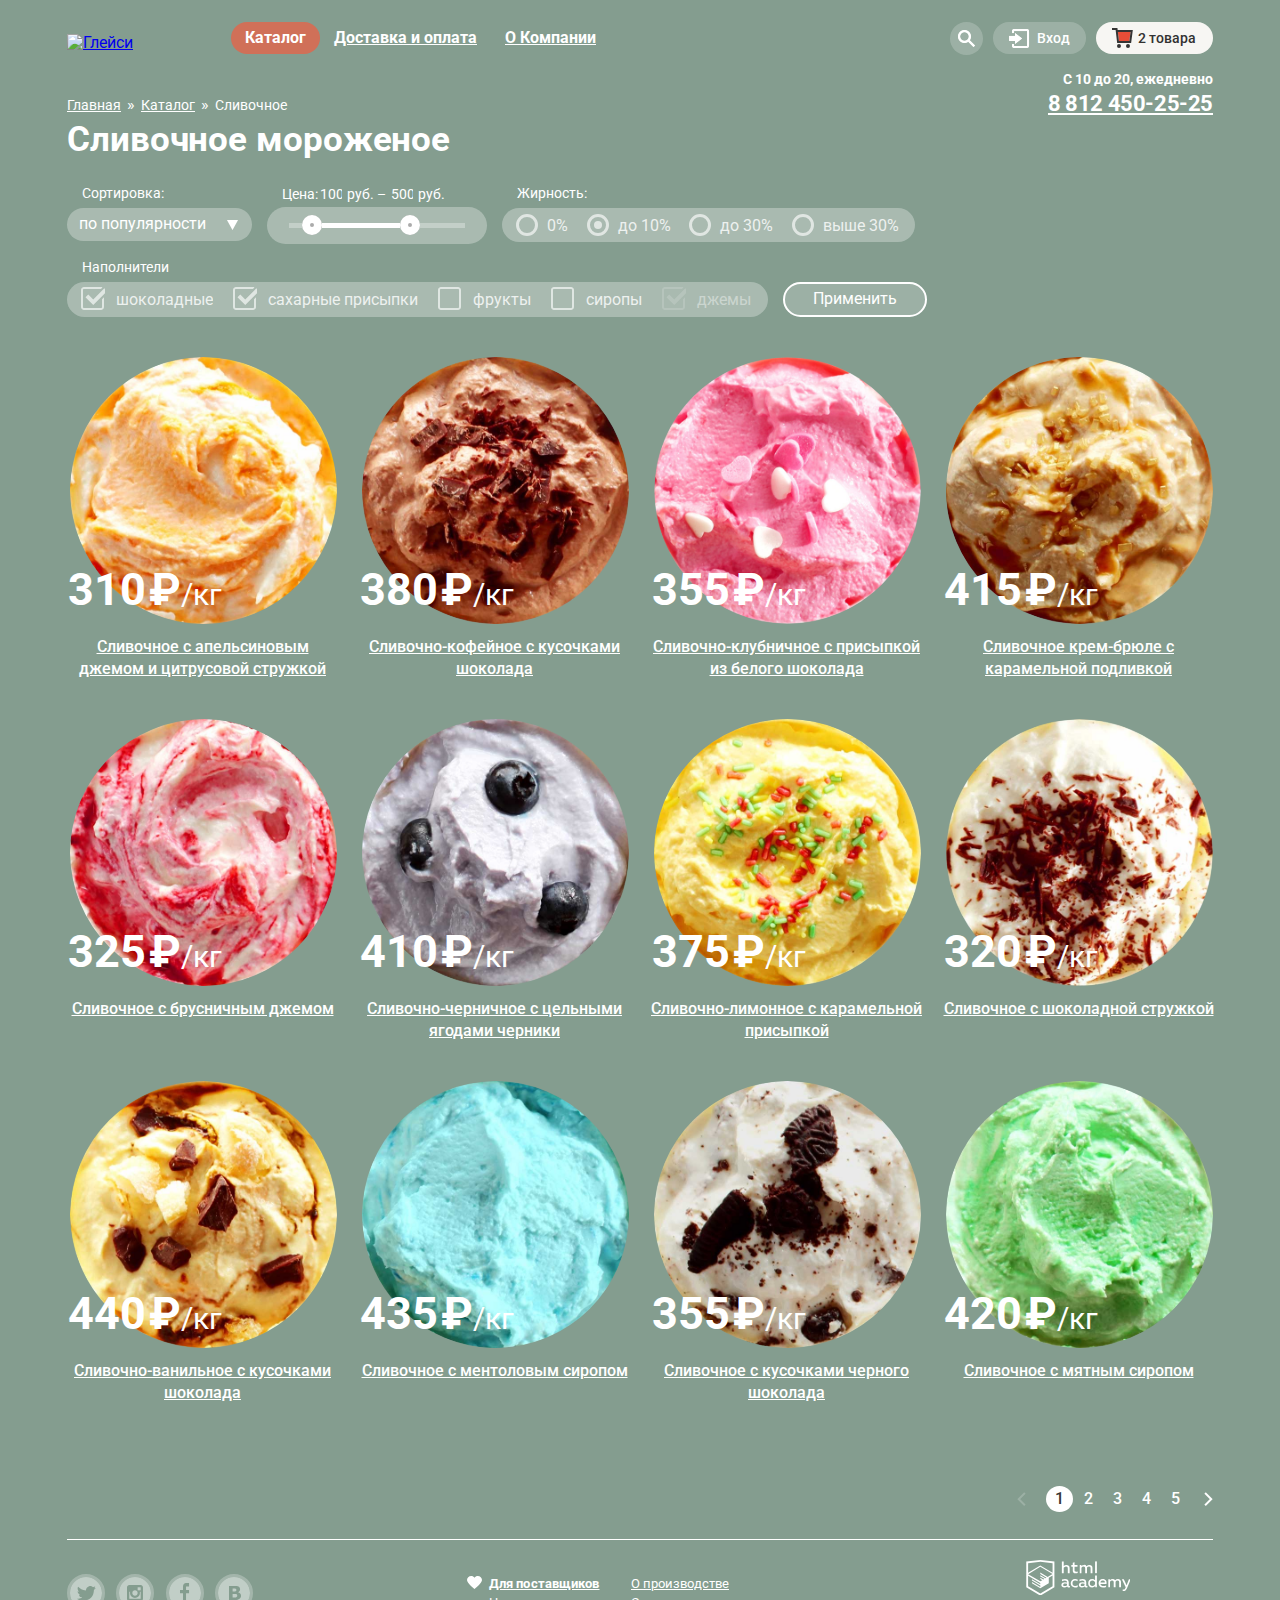
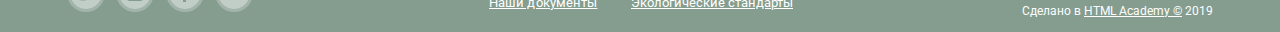
==== catalog.html @ 0f00943b "почистил от комментариев" ====
<!DOCTYPE html>
<html lang="ru">
<head>
  <meta charset="utf-8">
  <title>HTML Academy: Глейси</title>
  <link href="https://fonts.googleapis.com/css?family=Roboto:400,500,700&display=swap&subset=cyrillic" rel="stylesheet">
  <link rel="stylesheet" href="css/normalize.css">
  <link rel="stylesheet" href="css/style.css">
</head>
<body>
<header class="main-header content-center">
  <div class="logo-index">
    <a href="index.html"><img src="img/logo.svg" width="154" height="64" alt="Глейси"></a>
  </div>
  <nav class="main-navigation list-none">
    <ul>
      <li class="upper-level activ-page"><a>Каталог</a>
        <ul class="main-navigation-catalog">
          <li>
            <a href="#" class="a-bold">Новинки</a>
          </li>
          <li class="menu-activ">
            <a>Сливочное</a>
          </li>
          <li>
            <a href="#">Щербеты</a>
          </li>
          <li>
            <a href="#">Фруктовый лёд</a>
          </li>
          <li>
            <a href="#">Мелорин</a>
          </li>
        </ul>
      </li>
      <li class="upper-level"><a href="#">Доставка и оплата</a></li>
      <li class="upper-level"><a href="#">О Компании</a></li>
    </ul>
  </nav>
  <div class="btn-search">
    <button class="btn-search"><span class="visibility-hidden">Поиск</span></button>
    <form action="https://echo.htmlacademy.ru/" name="search-form" method="get">
      <label for="search-field" class="visibility-hidden">Введите запрос для поиска</label>
      <input type="text" name="search-input" id="search-field" autofocus placeholder="Что ищем?">
    </form>
  </div>
  <div class="btn-user-navigation">
    <button class="btn-user-navigation">Вход</button>
    <div class="logon-div">
      <form action="https://echo.htmlacademy.ru/" name="logon-form" method="post">
        <label for="email-field" class="visibility-hidden">Введите логин для входа</label>
        <input type="email" name="email-input" id="email-field" placeholder="Электронная почта">
        <label for="password-field" class="visibility-hidden">Введите пароль для входа</label>
        <input type="password" name="password-input" id="password-field" placeholder="Пароль">
        <button type="submit" name="submit-logon-form" id="submit-logon" class="submit-logon">Войти</button>
        <div class="rem">
          <a href="#">Забыли пароль?</a>
          <a href="#">Новая регистрация</a>
        </div>
      </form>

    </div>
  </div>
  <div class="btn-shopping-basket">
    <button class="btn-shopping-basket filled">2 товара</button>
    <section class="checkout-section">
      <h2 class="visibility-hidden">Оформление заказа</h2>
      <table>
        <tr class="visibility-hidden">
          <th class="cancel-btn">Убрать из корзины</th>
          <th class="midget-img">Миниатюра</th>
          <th class="article-icecream">Название</th>
          <th class="weight">Вес</th>
          <th class="basket-price">Цена за килограмм</th>
          <th class="basket-price">Цена</th>
        </tr>
        <tr>
          <td class="cancel-btn">
            <button type="button" class="cancel-btn"><img src="img/cancel.svg" width="11" height="11" alt="Убрать из корзины"></button>
          </td>
          <td class="midget-img"><a href="#"><img src="img/basket-img-1.png" width="33" height="33" alt="Пломбир с апельсиновым джемом"></a></td>
          <td class="article-icecream"><a href="#">Пломбир с апельсиновым джемом</a></td>
          <td class="weight">1,5</td>
          <td class="basket-price">200</td>
          <td class="basket-price-summ">300</td>
        </tr>
        <tr class="last-row">
          <td class="cancel-btn">
            <button type="button" class="cancel-btn"><img src="img/cancel.svg" width="11" height="11" alt="Убрать из корзины"></button>
          </td>
          <td class="midget-img"><a href="#"><img src="img/basket-img-2.png" width="33" height="33" alt="Клубничный пломбир с присыпкой из белого шоколада"></a>
          </td>
          <td class="article-icecream"><a href="#">Клубничный пломбир с присыпкой из белого шоколада</a>
          </td>
          <td class="weight">1,5</td>
          <td class="basket-price">300</td>
          <td class="basket-price-summ">450</td>
        </tr>
      </table>
      <p class="total-price">Итого: 750 руб.</p>
      <button class="checkout-btn" id="checkout-btn">Оформить заказ</button>
    </section>
  </div>
</header>

<main class="main-catalog content-center">
  <div class="breadcrumbs-contacts">
    <div class="breadcrumbs list-none">
      <ul>
        <li><a href="index.html">Главная</a></li>
        <li><a href="#">Каталог</a></li>
        <li><a>Сливочное</a></li>
      </ul>
    </div>
    <div class="contacts">
      <p class="time">С 10 до 20, ежедневно</p>
      <a href="tel:+78124502525">8 812 450-25-25</a>
    </div>
  </div>
  <h1 class="header-catalog">Сливочное мороженое</h1>
  <div class="filters">
    <form action="https://echo.htmlacademy.ru/" name="filter-form" method="get">
      <div class="filter-up-row">
        <fieldset name="sorting">
          <legend>Сортировка:</legend>
          <div class="filter-background sorting">
            <select class="filter-sorting" id="filter-sorting" name="filter-sorting">
              <option value="popularity">по популярности</option>
              <option value="low-price">сначала недорогие</option>
              <option value="high-price">сначала дорогие</option>
              <option value="fat-content">по жирности</option>
            </select>
            <span></span>
          </div>
        </fieldset>

        <fieldset class="ranges">
          <legend class="price-controls">
            <span class="range-label">Цена:</span>
            <label class="min-price"><input type="text" name="min-price" value="100"></label>
            <span> – </span>
            <label class="max-price"><input type="text" name="max-price" value="500"></label>
          </legend>
          <div class="filter-background">
            <div class="range-control">
              <div class="scale-start"></div>
              <div class="range-toggle-min"></div>
              <div class="range-price"></div>
              <div class="range-toggle-max"></div>
              <div class="scale-end"></div>
            </div>
          </div>
        </fieldset>

        <fieldset class="fat-content">
          <legend>Жирность:</legend>
          <div class="filter-background">
            <ul>
              <li class="filter-option">
                <input class="visibility-hidden radio-fat" type="radio" id="fat-0" name="filters-fat" value="0">
                <label for="fat-0">0%</label>
              </li>
              <li class="filter-option">
                <input class="visibility-hidden radio-fat" type="radio" id="fat-10" name="filters-fat" value="10" checked="">
                <label for="fat-10"> до 10%</label>
              </li>
              <li class="filter-option">
                <input class="visibility-hidden radio-fat" type="radio" id="fat-30" name="filters-fat" value="30">
                <label for="fat-30">до 30%</label>
              </li>
              <li class="filter-option">
                <input class="visibility-hidden radio-fat" type="radio" id="fat-30-more" name="filters-fat" value="30-more">
                <label for="fat-30-more">выше 30%</label>
              </li>
            </ul>
          </div>
        </fieldset>
      </div>
      <div class="filter-down-row">
        <fieldset class="fillers">
          <legend>Наполнители</legend>
          <div class="filter-background">
            <ul>
              <li class="filter-option checklist">
                <input class=" checkbox-filter" type="checkbox" id="filler-chocolate" name="filters-fillers" value="chocolate" checked="">
                <label for="filler-chocolate">шоколадные</label>
              </li>
              <li class="filter-option checklist">
                <input class="checkbox-filter" type="checkbox" id="filler-sugar" name="filters-fillers" value="shugar" checked="">
                <label for="filler-sugar">сахарные присыпки</label>
              </li>
              <li class="filter-option checklist">
                <input class="checkbox-filter" type="checkbox" id="filler-fruit" name="filters-fillers" value="fruit">
                <label for="filler-fruit">фрукты</label>
              </li>
              <li class="filter-option checklist">
                <input class="checkbox-filter" type="checkbox" id="filler-syrup" name="filters-fillers" value="syrup">
                <label for="filler-syrup">сиропы</label>
              </li>
              <li class="filter-option checklist">
                <input class="checkbox-filter" type="checkbox" id="filler-jam" name="filters-fillers" value="jam" checked="" disabled>
                <label for="filler-jam">джемы</label>
              </li>
            </ul>
          </div>
        </fieldset>
        <button class="filters-submit" type="submit">Применить</button>
      </div>
    </form>
  </div>

  <section class="assortment list-none">
    <h2 class="visibility-hidden">Ассортимент</h2>
    <ul>

      <li class="product">
        <div class="product">
          <a href="#" class="img-product">
            <img src="img/catalog-1.jpg" width="267" height="267"
                 alt="Сливочное с апельсиновым джемом и цитрусовой стружкой" class="product">
          </a>
          <div class="price-description">
            <p class="price">310<span class="kg">/кг</span></p>
            <a href="#" class="product">Сливочное с апельсиновым джемом и цитрусовой стружкой</a>
          </div>
          <a class="button quick-view" href="#">Быстрый просмотр</a>
        </div>

      </li>

      <li class="product">
        <div class="product">
          <a href="#" class="img-product">
            <img src="img/catalog-2.jpg" width="267" height="267"
                 alt="Сливочно-кофейное с кусочками шоколада"
                 class="product">
          </a>
          <div class="price-description">
            <p class="price">380<span class="kg">/кг</span></p>
            <a href="#" class="product">Сливочно-кофейное с кусочками шоколада</a>
          </div>
          <a class="button quick-view" href="#">Быстрый просмотр</a>
        </div>

      </li>
      <li class="product">
        <div class="product">
          <a href="#" class="img-product">
            <img src="img/catalog-3.jpg" width="267" height="267"
                 alt="Сливочно-клубничное с присыпкой из белого шоколада"
                 class="product">
          </a>
          <div class="price-description">
            <p class="price">355<span class="kg">/кг</span></p>
            <a href="#" class="product">Сливочно-клубничное с присыпкой из белого шоколада</a>
          </div>
          <a class="button quick-view" href="#">Быстрый просмотр</a>
        </div>

      </li>
      <li class="product">
        <div class="product">
          <a href="#" class="img-product">
            <img src="img/catalog-4.jpg" width="267" height="267"
                 alt="Сливочное крем-брюле с карамельной подливкой"
                 class="product">
          </a>
          <div class="price-description">
            <p class="price">415<span class="kg">/кг</span></p>
            <a href="#" class="product">Сливочное крем-брюле с карамельной подливкой</a>

          </div>
          <a class="button quick-view" href="#">Быстрый просмотр</a>
        </div>

      </li>
      <li class="product">
        <div class="product">
          <a href="#" class="img-product">
            <img src="img/catalog-5.jpg" width="267" height="267"
                 alt="Сливочное с брусничным джемом"
                 class="product">
          </a>
          <div class="price-description">
            <p class="price">325<span class="kg">/кг</span></p>
            <a href="#" class="product">Сливочное с брусничным джемом</a>
          </div>
          <a class="button quick-view" href="#">Быстрый просмотр</a>
        </div>

      </li>
      <li class="product">
        <div class="product">
          <a href="#" class="img-product">
            <img src="img/catalog-6.jpg" width="267" height="267"
                 alt="Сливочно-черничное с цельными ягодами черники"
                 class="product">
          </a>
          <div class="price-description">
            <p class="price">410<span class="kg">/кг</span></p>
            <a href="#" class="product">Сливочно-черничное с цельными ягодами черники</a>
          </div>
          <a class="button quick-view" href="#">Быстрый просмотр</a>
        </div>

      </li>
      <li class="product">
        <div class="product">
          <a href="#" class="img-product">
            <img src="img/catalog-7.jpg" width="267" height="267"
                 alt="Сливочно-лимонное с карамельной присыпкой"
                 class="product">
          </a>
          <div class="price-description">
            <p class="price">375<span class="kg">/кг</span></p>
            <a href="#" class="product">Сливочно-лимонное с карамельной присыпкой</a>

          </div>
          <a class="button quick-view" href="#">Быстрый просмотр</a>
        </div>

      </li>
      <li class="product">
        <div class="product">
          <a href="#" class="img-product">
            <img src="img/catalog-8.jpg" width="267" height="267"
                 alt="Сливочное с шоколадной стружкой"
                 class="product">
          </a>
          <div class="price-description">
            <p class="price">320<span class="kg">/кг</span></p>
            <a href="#" class="product">Сливочное с шоколадной стружкой</a>
          </div>
          <a class="button quick-view" href="#">Быстрый просмотр</a>
        </div>

      </li>
      <li class="product">
        <div class="product">
          <a href="#" class="img-product">
            <img src="img/catalog-9.jpg" width="267" height="267"
                 alt="Сливочно-ванильное с кусочками шоколада"
                 class="product">
          </a>
          <div class="price-description">
            <p class="price">440<span class="kg">/кг</span></p>
            <a href="#" class="product">Сливочно-ванильное с кусочками шоколада</a>

          </div>
          <a class="button quick-view" href="#">Быстрый просмотр</a>
        </div>

      </li>
      <li class="product">
        <div class="product">
          <a href="#" class="img-product">
            <img src="img/catalog-10.jpg" width="267" height="267"
                 alt="Сливочноe с ментоловым сиропом"
                 class="product">
          </a>
          <div class="price-description">
            <p class="price">435<span class="kg">/кг</span></p>
            <a href="#" class="product">Сливочноe с ментоловым сиропом</a>
          </div>
          <a class="button quick-view" href="#">Быстрый просмотр</a>
        </div>

      </li>
      <li class="product">
        <div class="product">
          <a href="#" class="img-product">
            <img src="img/catalog-11.jpg" width="267" height="267"
                 alt="Сливочное с кусочками черного шоколада"
                 class="product">
          </a>
          <div class="price-description">
            <p class="price">355<span class="kg">/кг</span></p>
            <a href="#" class="product">Сливочное с кусочками черного шоколада</a>
          </div>
          <a class="button quick-view" href="#">Быстрый просмотр</a>
        </div>

      </li>
      <li class="product">
        <div class="product">
          <a href="#" class="img-product">
            <img src="img/catalog-12.jpg" width="267" height="267"
                 alt="Сливочное с мятным сиропом"
                 class="product">
          </a>
          <div class="price-description">
            <p class="price">420<span class="kg">/кг</span></p>
            <a href="#" class="product">Сливочное с мятным сиропом</a>
          </div>
          <a class="button quick-view" href="#">Быстрый просмотр</a>
        </div>

      </li>
    </ul>

  </section>
  <section class="feedback visibility-hidden">
    <h2 class="visibility-hidden">Задайте свой вопрос</h2>
    <p>Мы обязательно Вам ответим!</p>
    <form action="https://echo.htmlacademy.ru/" name="feedback-form" method="post">
      <label for="feedback-name-field" class="visibility-hidden">Введите Ваше имя</label>
      <input type="text" name="feedback-name" id="feedback-name-field" placeholder="Как Вас зовут?">
      <label for="feedback-email-field" class="visibility-hidden">Введите почту для обратной связи</label>
      <input type="email" name="feedback-email" id="feedback-email-field" placeholder="Ваша почта для ответа?">
      <label for="feedback-question-field" class="visibility-hidden">Введите вопрос</label>
      <textarea name="feedback-question" id="feedback-question-field" cols="50" rows="7"
                placeholder="Напишите что-нибудь..."></textarea>
      <button type="submit" name="submit-feedback-form" id="submit-feedback" class="submit-feedback">Отправить</button>
    </form>
  </section>

  <nav class="paginator  list-none">
    <ul class="pagination">
      <li><a class="previos-page"><span class="visibility-hidden">Предыдущая страница</span></a></li>
      <li><a class="active">1</a></li>
      <li><a href="#">2</a></li>
      <li><a href="#">3</a></li>
      <li><a href="#">4</a></li>
      <li><a href="#">5</a></li>
      <li><a href="#" class="next-page"><span class="visibility-hidden">Следующая страница</span></a></li>
    </ul>
  </nav>
</main>

<footer class="main-footer content-center">
  <section class="footer-social list-none">
    <h2 class="visibility-hidden">Мы в социальных сетях</h2>
    <ul class="social-buttons">
      <li class="btn-twitter"><a href="https://twitter.com/#" target="_blank"><span class="visibility-hidden">twitter</span></a></li>
      <li class="btn-instagram"><a href="https://www.instagram.com/#" target="_blank"><span class="visibility-hidden">instagram</span></a></li>
      <li class="btn-facebook"><a href="https://www.facebook.com/#" target="_blank"><span class="visibility-hidden">facebook</span></a></li>
      <li class="btn-vk"><a href="https://vk.com/#" target="_blank"><span class="visibility-hidden">В контакте</span></a></li>
    </ul>
  </section>
  <section class="footer-info list-none">
    <h2 class="visibility-hidden">Информация и документы</h2>
    <ul class="footer-info">
      <li><a href="#" class="a-bold">Для поставщиков</a></li>
      <li><a href="#">О производстве</a></li>
      <li><a href="#">Наши документы</a></li>
      <li><a href="#">Экологические стандарты</a></li>
    </ul>
  </section>
  <section class="footer-copyrigh">
    <h2 class="visibility-hidden">Копирайт академии</h2>
    <a href="https://htmlacademy.ru/intensive/htmlcss" target="_blank"><img src="img/logo-htmlacademy-small.svg" width="108" height="39" alt="HTML Academy"></a>
    <p>Сделано в <a class="footer-href" href="https://htmlacademy.ru/intensive/htmlcss" target="_blank">HTML Academy ©</a> 2019</p>
  </section>
</footer>


</body>
</html>
---- css/style.css ----
html {
  box-sizing: border-box;
}

*, *::before, *::after {
  box-sizing: inherit;
}

body {
  width: 1250px;
  margin: 0;

  background-color: #849d8f;

  font-family: "Roboto", "Arial", sans-serif;
}

img {
  max-width: 100%;
}

.visibility-hidden {
  position: absolute;
  top: 550px;

  clip: rect(0 0 0 0);

  width: 1px;
  height: 1px;
  margin: -1px;
}


.weight::after {
  content: " кг х";
}

.basket-price::after, .basket-price-summ::after {
  content: " Руб.";
}

span.kg::before {
  margin-left: 3px;

  content: "₽";

  font-size: 45px;
  font-weight: bold;
}

.main-footer a, .contacts a, .breadcrumbs a {
  color: #ffffff;
}

.main-footer a:hover, .contacts a:hover, .breadcrumbs a:hover {
  color: #ffbc9e;
}

.main-footer a:active, .main-header a:active, .breadcrumbs a:active {
  color: #ffbc9e;
}

.list-none ul {
  list-style-type: none;
}

.main-navigation a {
  color: #ffffff;

  font-size: 16px;
  font-weight: bold;
  line-height: 18px;
}

.main-navigation-catalog a {
  text-decoration: none;

  color: #323232;

  font-size: 14px;
  font-weight: normal;
  line-height: 16px;
}

.footer-info .a-bold {
  font-weight: bold;
}

.main-navigation-catalog li:hover {
  background-color: #fbded7;
}

.main-navigation-catalog li:active {
  color: #323232;
  background-color: #f6b5a5;
}

.main-navigation-catalog a:active {
  color: #323232;
}

.main-navigation-catalog .menu-activ {
  background-color: #d07058;
}

.menu-activ a {
  cursor: pointer;

  color: #ffffff;
}

.upper-level > a {
  padding-top: 6px;
  padding-right: 14px;
  padding-bottom: 7px;
  padding-left: 14px;

  border-radius: 16px;
}

.upper-level:hover > a, .nav-up-anchor:focus {
  cursor: pointer;
  text-decoration: none;

  color: #323232;
  background-color: rgb(247, 246, 243);
}

.upper-level > a:active {
  cursor: pointer;
  text-decoration: none;

  color: #323232;
  background-color: rgb(247, 246, 243);
  box-shadow: inset 0px 2px 1px 0px rgba(105, 105, 105, 1);
}


.btn-user-navigation, .btn-shopping-basket {
  color: #ffffff;

  font-size: 14px;
  font-weight: 500;
  line-height: 16px;
}

.btn-shopping-basket .filled {
  position: relative;

  color: #323232;
}

.logon-div a {
  color: #323232;
}

.contacts {
  color: #ffffff;

  font-size: 14px;
  font-weight: bold;
  line-height: 16px;
}

.contacts a {
  letter-spacing: -0.4px;

  font-size: 22px;
  line-height: 24px;
}

section.features {
  margin-top: -63px;

  border-radius: 16px;
  background-image: url("../img/background-features.jpg");
}

.features h2 {
  color: #323232;

  font-size: 24px;
  font-weight: 500;
  line-height: 30px;
}

.features li {
  letter-spacing: 0.1px;
  word-spacing: 0px;

  color: #323232;

  font-size: 16px;
  font-weight: normal;
  line-height: 22px;
}

article.news-blog {
  width: 560px;
  min-height: 220px;
  margin-bottom: 20px;

  border-radius: 16px;
  background-image: url("../img/background-strawberry.jpg");
  background-size: cover;
}

.news-blog h2 {
  margin-top: 23px;
  margin-bottom: 5px;
  margin-left: 20px;
  padding-right: 230px;

  color: #323232;

  font-size: 16px;
  font-weight: 500;
  line-height: 22px;
}

.news-blog a {
  display: block;

  max-width: 310px;
  padding-left: 20px;

  color: #323232;

  font-size: 24px;
  font-weight: bold;
  line-height: 30px;
}

section.subscription {
  position: relative;

  width: 560px;
  min-height: 220px;
  margin-bottom: 20px;

  border-radius: 16px;
  background-image: url("../img/mail-background.png");
  background-size: cover;
}

div.mail-content {
  position: relative;
  top: 0;
  right: 0;
  bottom: 0;
  left: 0;

  width: 549px;
  min-height: 211px;
  margin: 5px auto;

  border-radius: 16px;
  background-color: #f8f7f4;
}

.mail-content p {
  margin-top: 30px;
  margin-left: 21px;
  padding-right: 10px;

  letter-spacing: 0.05px;
}

.subscription p {
  margin-top: 0px;
  padding-top: 30px;

  color: #5a5a5a;

  font-size: 16px;
  font-weight: normal;
  line-height: 22px;
}

.subscription input {
  color: #999999;

  font-size: 16px;
  font-weight: normal;
  line-height: 24px;
}

.subscription button {
  color: #fefefe;
  border: none;

  font-size: 18px;
  font-weight: bold;
  line-height: 24px;
}

.footer-info a {
  color: #ffffff;

  font-size: 13px;
  font-weight: normal;
  line-height: 18px;
}


.footer-copyrigh, .footer-copyrigh a {
  color: #fefefe;

  font-size: 12px;
  font-weight: normal;
  line-height: 18px;
}

.breadcrumbs a {
  font-size: 14px;
  font-weight: normal;
  line-height: 16px;
}

.breadcrumbs li:last-of-type a {
  color: #ffffff;
}

.header-catalog {
  color: #ffffff;

  font-size: 35px;
  font-weight: bold;
  line-height: 41px;
}

.price {
  color: #ffffff;

  font-size: 45px;
  font-weight: bold;
  line-height: 45px;
}

.price .kg {
  font-size: 30px;
  font-weight: normal;
}

a.product {
  color: #ffffff;

  font-size: 16px;
  font-weight: 500;
  line-height: 22px;
}

.assortment img {
  width: 267px;
  height: 267px;

  border-radius: 50%;
}

button.btn-search {
  width: 33px;
  height: 33px;

  border: none;
  border-radius: 50%;
  background-color: rgba(255, 255, 255, 0.2);
  background-image: url("../img/search-icon.png");
  background-repeat: no-repeat;
  background-position: 50% 50%;
  background-size: auto auto;
}

.btn-search:hover button {
  cursor: pointer;

  border: none;
  background-color: #f8f7f4;
  background-image: url("../img/search-icon-hover.png");
}

.btn-search:hover form {
  display: block;
}

button.btn-user-navigation {
  width: 93px;
  height: 32px;
  padding-right: 16px;

  text-align: right;

  border: none;
  border-radius: 16px;
  background-color: rgba(255, 255, 255, 0.2);
  background-image: url("../img/login-icon.png");
  background-repeat: no-repeat;
  background-position: 16px 50%;
  background-size: auto auto;
}

.btn-user-navigation:hover .btn-user-navigation {
  cursor: pointer;

  color: #323232;
  border: none;
  background-color: #f8f7f4;
  background-image: url("../img/login-icon-hover.png");
}

button.btn-shopping-basket {
  width: 100px;
  height: 33px;
  padding-right: 17px;

  text-align: right;

  border: none;
  border-radius: 16px;
  background-color: rgba(255, 255, 255, 0.2);
  background-image: url("../img/empty-basket-icon.svg");
  background-repeat: no-repeat;
  background-position: 16px 50%;
  background-size: auto auto;
}

button.btn-shopping-basket.filled {
  width: 117px;
  height: 32px;
  padding-right: 17px;

  text-align: right;

  border: none;
  border-radius: 16px;
  background-color: rgba(248, 247, 244, 0.99);
  background-image: url("../img/filled-basket-icon.svg");
  background-repeat: no-repeat;
  background-position: 16px 50%;
  background-size: auto auto;
}

.breadcrumbs ul {
  margin: 15px 0px 0px 0px;
  padding: 0px;
}

.breadcrumbs li {
  display: inline;

  margin-left: 0px;
}

.breadcrumbs li:not(:last-of-type)::after {
  padding-right: 2px;
  padding-left: 6px;

  content: "»";

  color: #ffffff;
}

body {
  width: auto;
}

.content-center {
  width: 1200px;
  margin: 0 auto;
  padding: 0px 27px;

}

.main-header {
  position: relative;
  z-index: 35;

  display: flex;

  margin-bottom: 5px;



  justify-content: flex-start;
  align-items: center;
}

.logo-index {
  min-width: 154px;
  margin-top: 9px;
  margin-right: 10px;
}

.main-navigation ul {
  position: relative;

  display: flex;

  padding: 0;

  flex-wrap: wrap;
}

.main-navigation {
  margin-right: auto;
}

.btn-shopping-basket {
  margin-right: 0px;
  margin-left: 5px;
}

.btn-user-navigation {
  margin-left: 5px;
}

.sliders-offers {
  position: relative;

  min-height: 807px;
  margin-bottom: 69px;
}

.fon-gradient {
  position: absolute;
  z-index: 0;
  top: -82px;
  left: 0px;

  width: 100%;
  height: 100%;

  background: radial-gradient(circle closest-corner at 50% 31%, rgba(255, 255, 255, 0.8) 0%, rgba(255, 255, 255, 0.1) 60%, rgba(255, 255, 255, 0.0) 75%);
}

.features {
  min-height: 201px;
  margin-bottom: 40px;
}

.features h2 {
  padding-top: 25px;
  padding-left: 19px;

}

ul.features {
  display: flex;


  flex-wrap: wrap;
}

.features li:nth-child(odd) {
  margin-right: 48px;
}

.features li {
  position: relative;

  max-width: 483px;
  margin-right: auto;
  margin-bottom: 24px;
  margin-left: 36px;
}

.features li::before {
  position: absolute;
  top: -12px;
  left: -56px;
}

.features li:nth-child(even)::before {
  position: absolute;
  top: -12px;
  left: -58px;
}

li.production::before {
  content: url("../img/ice-cream.svg");
}

li.ingredients::before {
  content: url("../img/cow.svg");
}

li.manufacturing::before {
  content: url("../img/leaf.svg");
}

li.delivery::before {
  content: url("../img/thermometer.svg");
}

.news-subscription {
  display: flex;

  margin-bottom: 40px;


  flex-wrap: wrap;
  align-content: center;
  justify-content: space-between;
}

.map-space {
  position: relative;

  width: 100%;
  height: 430px;
  margin-top: -20px;
}

.adress-wrap {
  position: absolute;
  top: 0px;
  left: 18.3%;

  background-color: #fff;
}

.main-footer {
  display: flex;

  margin-top: 18px;



  justify-content: space-between;
}

ul.footer-info {
  position: relative;

  display: flex;

  max-width: 315px;
  padding-left: 0px;



  flex-wrap: wrap;

}

.footer-info li:nth-child(odd) {
  width: 151px;
  padding-left: 9px;

  letter-spacing: 0.1px;
}

.footer-info li:first-child::before {
  position: absolute;
  top: 1px;
  left: -13px;

  content: url("../img/heart-icon.svg");
}

ul.social-buttons {
  display: flex;

  min-width: 186px;
  padding-left: 0px;



  justify-content: space-between;
}

.breadcrumbs-contacts {
  position: relative;
  z-index: 1;

  display: flex;

  width: auto;
  margin-bottom: 0px;
  padding-bottom: 0px;



  justify-content: flex-start;
}

.breadcrumbs {
  margin-left: 0px;
}

.contacts {
  margin-right: 0px;
  margin-left: auto;
  padding-bottom: 0px;

  text-align: right;
}

.contacts p {
  margin: -10px 0px;
  padding-top: 0px;
  padding-bottom: 15px;
}

.contacts a {
  margin: 0px;
  padding: 0px;
}

.assortment ul {
  display: flex;

  margin: 0px;
  padding: 0px;



  flex-wrap: wrap;
}

li.product {
  position: relative;

  width: 292px;
  margin-top: -48px;

  border-radius: 5px;

}

.filters {
  min-height: 135px;
  margin-bottom: 83px;


}

h1.header-catalog {
  margin: 3px 0px 0px 0px;
  padding: 0px;

  letter-spacing: -0.1px;
}


ul.main-navigation-catalog {
  position: absolute;
  top: -444px;
  left: -7px;

  display: block;

  margin: 0px 0px 0px 0px;
  padding: 8px 0px 0px 0px;

  border-radius: 4px;
  background-color: #f8f7f4;
  box-shadow: 0px 20px 20px 0px rgba(0, 0, 0, 0.4);
}

.main-navigation-catalog li {
  padding: 8px 22px 5px 20px;

}

.main-navigation-catalog li:first-of-type {
  padding-top: 0px;
  padding-bottom: 11px;

  border-bottom: 1px solid gray;
}

.main-navigation-catalog li:last-of-type {
  margin-bottom: 7px;
}

.upper-level:hover ul.main-navigation-catalog, .nav-up-anchor:focus + .main-navigation-catalog {
  top: 44px;

  display: block;
}

.main-navigation-catalog:focus-within {
  top: 44px;
}

div.btn-search, div.btn-user-navigation {
  position: relative;
}

.btn-search form {
  position: absolute;
  top: 50px;
  right: 0px;

  display: none;

  min-width: 341px;
  min-height: 84px;

  text-align: center;

  border-radius: 6px;
  background-color: #f8f7f4;
  box-shadow: 0px 20px 20px 0px rgba(0, 0, 0, 0.4);
}

.btn-search input {
  display: inline-block;

  min-width: 310px;
  height: 42px;
  margin-top: 21px;
  padding-left: 13px;

  color: #999999;
  border: 1px solid #d3d3d2;
  border-radius: 3px;

  font-size: 14px;
  font-weight: normal;
  line-height: 24px;
}

.btn-user-navigation form {
  position: absolute;
  top: 50px;
  right: 0px;

  display: none;

  min-width: 277px;
  min-height: 214px;

  text-align: center;
  vertical-align: center;

  border-radius: 6px;
  background-color: #f8f7f4;
  box-shadow: 0px 20px 20px 0px rgba(0, 0, 0, 0.4);
}

.btn-user-navigation:hover form {
  display: block;
}

.btn-user-navigation input {
  display: inline-block;

  min-width: 240px;
  height: 42px;
  margin-top: 21px;
  margin-bottom: 1px;
  margin-left: 5px;
  padding-left: 13px;

  color: #999999;
  border: 1px solid #d3d3d2;
  border-radius: 3px;

  font-size: 14px;
  font-weight: normal;
  line-height: 24px;
}

.btn-user-navigation #submit-logon {
  float: left;

  margin: 20px 20px 0px 20px;
  padding: 11px 25px;

  color: #fefefe;
  border: none;
  border-radius: 25px/30px;
  background-color: #ec593c;

  font-size: 18px;
  font-weight: bold;
  line-height: 24px;
}

.rem {
  margin-top: 22px;

  text-align: left;
}

.rem a {
  display: block;

  padding: 0px 0px 5px 0px;

  font-size: 13px;
  font-weight: normal;
  line-height: 16px;
}


.feedback {
  position: fixed;
  z-index: 99;
  top: 50%;
  left: 50%;

  display: none;

  min-width: 477px;
  max-width: 477px;
  min-height: 442px;
  max-height: 442px;
  margin-top: -239px;
  margin-left: -237px;

  text-align: left;

  border-radius: 8px;
  background-color: #f8f7f4;

  animation-delay: 0.2s;
  animation: show-block 1s 1;
  animation-fill-mode: forwards;

}


@keyframes show-block {
  0% {
    opacity: 0;
    animation-timing-function: ease-in;
  }
  100% {
    opacity: 1;
  }
}

.feedback p {
  margin-top: 15px;
  margin-bottom: 20px;
  margin-left: 23px;

  font-size: 24px;
  font-weight: 500;
  line-height: 28px;
}

.feedback input {
  display: inline-block;

  min-width: 267px;
  height: 44px;
  margin-bottom: 20px;
  margin-left: 24px;
  padding-left: 13px;

  color: #999999;
  border: 1px solid #d3d3d2;
  border-radius: 3px;

  font-size: 16px;
  font-weight: normal;
  line-height: 24px;
}

.feedback textarea {
  max-width: 428px;
  margin-left: 24px;
  padding: 10px 13px 16px 13px;

  border: 1px solid #d3d3d2;
  border-radius: 3px;

}

.feedback button {
  float: right;

  margin: 25px 23px 0px 20px;
  padding: 10px 25px;

  color: #fefefe;
  border: none;
  border-radius: 25px/30px;
  background-color: #ec593c;

  font-size: 18px;
  font-weight: bold;
  line-height: 24px;
}

.mail-content input {
  display: inline-block;

  min-width: 368px;
  height: 44px;
  margin-top: 20px;
  margin-bottom: 20px;
  margin-left: 21px;
  padding-left: 13px;

  color: #999999;
  border: 1px solid #d3d3d2;
  border-radius: 3px;

  font-size: 16px;
  font-weight: normal;
  line-height: 24px;
}

.mail-content button {
  margin: 20px 0px 0px 7px;
  padding: 10px 20px;

  color: #fefefe;
  border: none;
  border-radius: 25px/30px;
  background-color: #ec593c;

  font-size: 18px;
  font-weight: bold;
  line-height: 24px;
}

.social-buttons li {
  opacity: 0.5;
  border: rgba(255, 255, 255, 0.5) solid 3px;
  border-radius: 50%;
}

.social-buttons li:hover {
  opacity: 1;
}

.social-buttons li:active {
  opacity: 0.5;
}

.btn-twitter a {
  display: block;

  width: 32px;
  height: 32px;

  background-image: url("../img/twitter-icon.svg");
}

.btn-instagram a {
  display: block;

  width: 32px;
  height: 32px;

  background-image: url("../img/instagram.svg");
}

.btn-facebook a {
  display: block;

  width: 32px;
  height: 32px;

  background-image: url("../img/facebook-icon.svg");
}

.btn-vk a {
  display: block;

  width: 32px;
  height: 32px;

  background-image: url("../img/vk-icon.svg");
}

.footer-copyrigh img {
  padding: 2px 0px;
}

.footer-copyrigh p {
  margin-top: 0px;
}

.price-description {
  position: relative;
  z-index: 215;

  margin-top: -106px;
  margin-left: -2px;
  padding-bottom: 75px;

}

p.price {
  width: 155px;
  margin-bottom: 19px;
  margin-left: 9px;
}

.price-description a {
  display: block;

  padding: 0px 7px;

  text-align: center;
}

div.product {
  min-height: 405px;
  margin-top: 5px;
  padding-left: 5px;

  text-align: center;
}

section.assortment {
  width: 1200px;
  margin-left: -12px;
}

div.assortment {
  width: 1200px;
  margin-left: -12px;
}

.paginator {
  height: 54px;

  border-bottom: 1px solid #ffffff;
}

.activ-page > a {
  padding-top: 6px;
  padding-right: 14px;
  padding-bottom: 7px;
  padding-left: 14px;

  border-radius: 16px;
  background-color: #d07058;

}

.checkout-section {
  position: absolute;
  top: 59px;
  right: 27px;

  display: none;

  width: 540px;
  margin: 0px 0px 0px 0px;
  padding: 0px 0px 0px 0px;

  border-radius: 4px;
  background-color: #f8f7f4;
  box-shadow: 0px 20px 20px 0px rgba(0, 0, 0, 0.4);
}

.checkout-section a {
  text-decoration: none;

  color: #323232;
}

.btn-shopping-basket:hover .checkout-section {
  display: block;
}

.main-navigation-catalog li {
  padding: 8px 22px 5px 20px;

}

button.checkout-btn {
  float: right;

  margin: -2px 15px 21px 20px;
  padding: 10px 15px;

  color: #fefefe;
  border: none;
  border-radius: 25px/30px;

  font-size: 18px;
  font-weight: bold;
  line-height: 24px;

}


button.cancel-btn {
  padding-left: 0px;

  border: none;
  background-color: transparent;
}

.checkout-section table {
  margin-top: 17px;
  margin-left: 15px;

  border-collapse: collapse;

  color: #323232;

  font-size: 13px;
  font-weight: normal;
  line-height: 16px;
}


.checkout-section td {
  padding-bottom: 20px;
}

.last-row td {
  padding-bottom: 18px;

  border-bottom: 1px solid black;

}

td.cancel-btn {
  width: 25px;
}

td.midget-img {
  width: 45px;
}

td.article-icecream {
  width: 225px;
}

td.weight {
  width: 70px;
  padding-left: 25px;
}

td.basket-price {
  width: 70px;

  color: #999999;
}

td.basket-price-summ {
  width: 76px;
  padding-left: 9px;
}

p.total-price {
  padding-right: 13px;

  text-align: right;

  color: #323232;

  font-size: 15px;
  font-weight: bold;
  line-height: 18px;
}

.submit-logon, .submit-feedback, .submit-subscription-field, .checkout-btn, .feedback-btn {
  background: linear-gradient(90deg, rgb(231, 74, 53) 0%, rgb(242, 104, 67) 100%);
  box-shadow: 0px 2px 2px 0px rgba(172, 16, 0, 0.64);
  text-shadow: 0px 2px 5px rgba(160, 32, 11, 0.76);
}

.submit-logon:hover, .submit-feedback:hover, .submit-subscription-field:hover, .checkout-btn:hover, .feedback-btn:hover {
  background: linear-gradient(90deg, rgba(255, 255, 255, 0.2) 0%, rgba(255, 255, 255, 0.2) 100%),
  linear-gradient(90deg, rgb(231, 74, 53) 0%, rgb(242, 104, 67) 100%);
  box-shadow: 0px 2px 2px 0px rgba(172, 16, 0, 1);
  text-shadow: 0px 2px 5px rgba(160, 32, 11, 0.76);
}

.submit-logon:active, .submit-feedback:active, .submit-subscription-field:active, .checkout-btn:active, .feedback-btn:active {
  background: linear-gradient(90deg, rgba(0, 0, 0, 0.07) 0%, rgba(0, 0, 0, 0.07) 100%),
  linear-gradient(90deg, rgb(242, 104, 67) 0%, rgb(231, 74, 53) 100%);
  box-shadow: inset 0px 2px 2px 0px rgba(148, 39, 24, 1);
  text-shadow: 0px 2px 5px rgba(160, 32, 11, 0.76);
}

.pagination {
  display: flex;
  float: right;

  margin-top: 0px;



  align-content: flex-start;
}

.pagination a {
  display: block;

  width: 27px;
  height: 26px;
  margin-left: 2px;
  padding-top: 4px;

  text-align: center;
  text-decoration: none;

  color: #fff;
  border-radius: 50%;

  font-size: 16px;
  font-weight: 500;
  line-height: 18px;
}

.pagination a {
  color: #fff;
  background-color: transparent;
}

.pagination a:hover:not(.active):not(.next-page):not(.previos-page):not(:active) {
  background-color: rgba(255, 255, 255, 0.2);
}

.pagination .active, .pagination a:active {
  color: #353535;
  background-color: #fff;
}

a.next-page {
  width: 22px;

  background-image: url("../img/arrow-page-next.png");
  background-repeat: no-repeat;
  background-position: right;
}

.previos-page {
  background-image: url("../img/arrow-page-previos.png");
  background-repeat: no-repeat;
  background-position: left;
}

div.address {
  position: absolute;
  top: 62px;
  right: 27px;

  width: 302px;
  min-height: 305px;
  padding-top: 15px;
  padding-left: 25px;

  text-align: left;

  border-radius: 15px;
  background-color: rgba(255, 255, 255, 0.98);

}

.address p {
  margin-bottom: 1px;
  padding-right: 100px;

  font-size: 14px;
  font-weight: normal;
  line-height: 20px;
}

.address address {
  margin-bottom: 18px;
  padding-right: 25px;

  color: #323232;

  font-size: 18px;
  font-weight: bold;
  font-style: normal;
  line-height: 24px;
}

.address a {
  display: block;

  margin-top: 5px;

  text-decoration: none;
  letter-spacing: 0.5px;

  color: #323232;

  font-size: 18px;
  font-weight: 500;
  line-height: 22px;
}

.address p:last-of-type {
  margin-top: 3px;
  margin-bottom: 24px;
}

.address button {
  margin-bottom: 31px;
  padding: 10px 29px;


  color: #fefefe;
  border: none;
  border-radius: 25px/30px;

  font-size: 18px;
  font-weight: bold;
  line-height: 24px;
}

.slider-imgs {
  position: relative;

  width: 100%;
}

.slider-block-1 .slider-img-1 {
  position: absolute;
  z-index: 1;
  top: -34px;
  left: 150px;

  width: 50%;
  height: 584px;

  background: url("../img/slider-1-1.png") center no-repeat;
}

.slider-block-1 .slider-img-2 {
  position: absolute;
  z-index: 0;
  top: 9px;
  right: 129px;

  width: 50%;
  height: 519px;

  background: url("../img/slider-1-2.png") center no-repeat;
}

.slider-block-2 .slider-img-1 {
  position: absolute;
  z-index: 1;
  top: -34px;
  left: 150px;

  width: 50%;
  height: 584px;

  background: url("../img/slider-2-1.png") center no-repeat;
}

.slider-block-2 .slider-img-2 {
  position: absolute;
  z-index: 0;
  top: 9px;
  right: 129px;

  width: 50%;
  height: 519px;

  background: url("../img/slider-2-2.png") center no-repeat;
}

.slider-block-3 .slider-img-1 {
  position: absolute;
  z-index: 1;
  top: -34px;
  left: 150px;

  width: 50%;
  height: 584px;

  background: url("../img/slider-3-1.png") center no-repeat;
}

.slider-block-3 .slider-img-2 {
  position: absolute;
  z-index: 0;
  top: 9px;
  right: 129px;

  width: 50%;
  height: 519px;

  background: url("../img/slider-3-2.png") center no-repeat;
}

.slider-order {
  position: absolute;
  z-index: 5;
  top: 310px;
  left: 50%;

  width: 700px;
  margin-left: -350px;

  text-align: center;
}

.slide-title {
  margin: 0 auto;
  margin-bottom: 30px;

  color: #ffffff;

  font-size: 60px;
  font-weight: 800;
  line-height: 60px;
}

.button {
  display: inline-block;

  padding: 12px 44px;

  cursor: pointer;
  text-align: center;
  vertical-align: top;
  text-decoration: none;

  color: #ffffff;
  border: none;
  border-radius: 50px;
  background: #f26843;
  background: linear-gradient(to bottom, #f26843 0%, #e74a35 100%);
  box-shadow: 0 2px 2px rgba(172, 16, 0, 0.64);
  text-shadow: 0 2px 5px rgba(160, 32, 11, 0.76);

  font-size: 31px;
  font-weight: 600;
  line-height: 41px;
}

.button:hover {
  background: linear-gradient(to bottom, #f58669 0%, #ec6f5e 100%);
  box-shadow: 0 2px 2px rgba(172, 16, 0, 1);
}

.button:active {
  background: linear-gradient(to bottom, #d84732 0%, #e1613e 100%);
  box-shadow: inset 0 2px 2px rgba(172, 16, 0, 1);
}

.slider-controls label {
  display: inline-block;

  width: 21px;
  height: 21px;
  margin-right: 8px;

  cursor: pointer;
  vertical-align: top;

  border: 2px solid #ffffff;
  border-radius: 50%;
  background-color: transparent;
}

.slider-controls {
  position: absolute;
  z-index: 20;
  top: 481px;
  left: 0;

  font-size: 0;
}

.site-wrapper {
  width: 100%;
  height: 100%;

  background-color: #eee;
}

#product-1:checked ~ .site-wrapper {
  transition: background-image 1.3s ease, background-color 1.3s ease;

  background-color: #849d8f;
}

#product-2:checked ~ .site-wrapper {
  transition: background-image 1.3s ease, background-color 1.3s ease;

  background-color: #8996a6;
}

#product-3:checked ~ .site-wrapper {
  transition: background-image 1.3s ease, background-color 1.3s ease;

  background-color: #9d8b84;
}

#product-1:checked ~ .site-wrapper label[for="product-1"],
#product-2:checked ~ .site-wrapper label[for="product-2"],
#product-3:checked ~ .site-wrapper label[for="product-3"] {
  background-color: #ffffff;
}

.slider-block-1, .slider-block-2, .slider-block-3 {
  display: none;
}


#product-1:checked ~ .site-wrapper #slide1,
#product-2:checked ~ .site-wrapper #slide2,
#product-3:checked ~ .site-wrapper #slide3 {
  display: block;

  background-color: #cccccc;
}

.promo-block {
  position: relative;
  z-index: 3;

  display: flex;

  min-height: 229px;
  padding-top: 530px;

  color: #ffffff;

  justify-content: space-between;
}

.promo-1 {
  float: left;

  width: 560px;
  min-height: 229px;
  margin-left: 0px;

  border-radius: 16px;
  background: url("../img/promo-1-fon.jpg") center no-repeat;
  background-size: cover;
}

.promo-2 {
  float: right;

  width: 560px;
  min-height: 229px;
  margin-right: 0px;

  border-radius: 16px;
  background: url("../img/promo-2-fon.jpg") center no-repeat;
  background-size: cover;
}

.promo-block h3 {
  margin: 15px 0px 17px 18px;

  font-size: 35px;
  font-weight: normal;
  line-height: 41px;
}

.promo-block p {
  margin-left: 18px;

  font-size: 18px;
  font-weight: normal;
  line-height: 22px;
}

.promo-block .button {
  float: right;

  margin: 22px;
  padding: 12px 20px;

  font-size: 18px;
  font-weight: normal;
  line-height: 24px;
}

li.hit::before {
  position: absolute;
  z-index: 217;
  top: 6px;
  left: 14px;

  content: url("../img/index-catlog-hit.png");
}

.filters form {
  color: #ffffff;
}

.filter-up-row {
  display: flex;

  margin-bottom: 15px;
  padding-top: 25px;
}

.filters fieldset {
  margin: 0 15px 0 0;
  padding: 0;

  border: none;
}

.filters legend {
  margin-bottom: 7px;
  margin-left: 15px;

  color: #fff;

  font-size: 14px;
  font-weight: normal;
  line-height: 16px;
}

.filter-background {
  padding: 7px 12px;

  border-radius: 25px;
  background-color: rgba(255, 255, 255, .3);
}

.filter-sorting {
  padding-right: 17px;

  color: inherit;
  border: none;
  background-color: transparent;


  -webkit-appearance: none;
  -moz-appearance: none;
  appearance: none;
}

.filter-sorting:hover {
  cursor: pointer;

  color: #323232;
}

.filter-sorting option {
  color: #323232;
}

.filter-sorting::-ms-expand {
  display: none;
}

.sorting {
  position: relative;
}

.sorting span {
  position: absolute;
  top: 12px;
  right: 14px;

  width: 11px;
  height: 10px;

  pointer-events: none;

  background-image: url("../img/filter-icon-white.png");
}

.filter-sorting:hover + span {
  background-image: url("../img/filter-icon-black.png");
}


.price-controls label::after {
  content: " руб.";
}

.price-controls input {
  width: 26px;

  color: inherit;
  border: none;
  background-color: transparent;

  font-size: inherit;
  font-weight: inherit;
  line-height: inherit;

}

.ranges .filter-background {
  width: 220px;
  height: 37px;
}

legend.price-controls {
  margin-bottom: 4px;
}

.range-control {
  display: flex;

  width: auto;
  height: 22px;
  padding: 1px 10px;


  align-items: center;
  justify-content: space-between;
}

.scale-start {
  display: inline-block;

  width: 13px;
  height: 5px;

  background: rgba(255, 255, 255, .3);
}

.scale-end {
  display: inline-block;

  width: 45px;
  height: 5px;

  background: rgba(255, 255, 255, .3);
}

.range-price {
  display: inline-block;

  width: auto;
  height: 5px;

  background: rgba(255, 255, 255, 1);


  flex-grow: 1;
}

.range-toggle-min {
  width: 20px;
  height: 20px;

  cursor: pointer;

  border-radius: 50%;
  background-color: #ababab;
  box-shadow: inset 0px 0px 0px 8px #ffffff;
}

.range-toggle-min:hover {
  width: 22px;
  height: 22px;
}

.range-toggle-max {
  width: 20px;
  height: 20px;

  cursor: pointer;

  border-radius: 50%;
  background-color: #ababab;
  box-shadow: inset 0px 0px 0px 8px #ffffff;
}

.range-toggle-max:hover {
  width: 22px;
  height: 22px;
}

.fat-content ul {
  display: flex;

  min-width: 389px;
  min-height: 20px;
  margin: 0px 0px;
  padding-top: 2px;
  padding-left: 37px;

  list-style-type: none;


  justify-content: space-between;
  align-items: center;
}

.fat-content li {
  position: relative;

  margin-right: 4px;
  margin-left: -4px;

  font-size: 16px;
  font-weight: normal;
  line-height: 18px;
}

.fat-content label::before {
  position: absolute;
  top: -3px;
  left: -31px;

  width: 22px;
  height: 22px;

  content: "";

  opacity: 0.8;
  border: 3px solid #ffffff;
  border-radius: 50%;
}

.fat-content label {
  opacity: 0.8;
}

.radio-fat {
  display: none;
}

.radio-fat:checked ~ label::after {
  position: absolute;
  top: 4px;
  left: -24px;

  width: 8px;
  height: 8px;

  content: "";

  opacity: 0.8;
  border-radius: 50%;
  background-color: #ffffff;
}

.filter-down-row {
  display: flex;

  width: 860px;


  align-items: center;
  justify-content: space-between;
}

.filters-submit {
  padding: 6px 28px;

  cursor: pointer;

  color: #fff;
  border: 2px solid #fff;
  border-radius: 25px;
  background-color: rgba(255, 255, 255, .2);


  align-self: flex-end;
}

.filters-submit:hover {
  color: #323232;
  background-color: #ffffff;
}

.filters-submit:active {
  color: #323232;
  border-color: #eaeaea;
  background-color: #eaeaea;
  box-shadow: 0px -2px 1px 0px rgba(105, 105, 105, 1);
}

.fillers ul {
  display: flex;

  min-width: 389px;
  min-height: 20px;
  margin: 0px 0px;
  padding-top: 2px;
  padding-left: 37px;

  list-style-type: none;


  flex-wrap: nowrap;
  justify-content: space-between;
  align-items: center;
}

.checkbox-filter {
  display: none;
}

.fillers li {
  position: relative;

  padding-right: 55px;
}

.fillers li:last-of-type {
  margin-right: 0px;
  padding-right: 5px;
}

.checkbox-filter + label {
  opacity: 0.8;

  font-size: 16px;
  font-weight: normal;
  line-height: 18px;
}

.checkbox-filter ~ label::before {
  position: absolute;
  z-index: 5;
  top: -4px;
  left: -35px;

  width: 24px;
  height: 24px;

  content: "";

  opacity: 0.8;
  background-image: url(../img/filter-checkbox-off.svg);
  background-repeat: no-repeat;
  background-position: 0 0;
}

.checkbox-filter ~ label {
  opacity: 0.8;
}

.checkbox-filter:checked + label::before {
  background-image: url(../img/filter-checkbox-on.svg);
}

.checklist:hover label::before, .checklist:hover label::after, .checklist:hover label {
  opacity: 1;
}

.checkbox-filter:disabled ~ label::before, .checkbox-filter:disabled ~ label::after, .checkbox-filter:disabled ~ label {
  cursor: default;

  opacity: 0.4;
}


.radio-fat:hover ~ label::before, .radio-fat:hover ~ label::after, .radio-fat:hover ~ label {
  opacity: 1;
}

.filter-option label {
  cursor: pointer;
}

.btn-search input:hover {
  border-width: 2px;
  outline: 0;
  outline-offset: 0;
}

.btn-search input:focus {
  border-color: rgba(46, 136, 2288, 0.52);
  outline: 0;
  outline-offset: 0;
}

.btn-search input {
  color: #323232;
  outline: 0;
  outline-offset: 0;

  font-weight: bold;
}

.btn-search input::-webkit-input-placeholder {
  color: #999999;

  font-weight: normal;
}

.btn-search input:-ms-input-placeholder {
  color: #999999;

  font-weight: normal;
}

.btn-search input::-ms-input-placeholder {
  color: #999999;

  font-weight: normal;
}

.btn-search input::placeholder {
  color: #999999;

  font-weight: normal;
}

.btn-user-navigation input:hover {
  border-width: 2px;
  outline: 0;
  outline-offset: 0;
}

.btn-user-navigation input:focus {
  border-color: rgba(46, 136, 2288, 0.52);
  outline: 0;
  outline-offset: 0;
}

.btn-user-navigation input {
  color: #323232;
  outline: 0;
  outline-offset: 0;

  font-weight: bold;
}

.btn-user-navigation input::-webkit-input-placeholder {
  color: #999999;

  font-weight: normal;
}

.btn-user-navigation input:-ms-input-placeholder {
  color: #999999;

  font-weight: normal;
}

.btn-user-navigation input::-ms-input-placeholder {
  color: #999999;

  font-weight: normal;
}

.btn-user-navigation input::placeholder {
  color: #999999;

  font-weight: normal;
}

.mail-content input:hover {
  border-width: 2px;
  outline: 0;
  outline-offset: 0;
}

.mail-content input:focus {
  border-color: rgba(46, 136, 2288, 0.52);
  outline: 0;
  outline-offset: 0;
}

.mail-content input {
  color: #323232;
  outline: 0;
  outline-offset: 0;

  font-weight: bold;
}

.mail-content input::-webkit-input-placeholder {
  color: #999999;

  font-weight: normal;
}

.mail-content input:-ms-input-placeholder {
  color: #999999;

  font-weight: normal;
}

.mail-content input::-ms-input-placeholder {
  color: #999999;

  font-weight: normal;
}

.mail-content input::placeholder {
  color: #999999;

  font-weight: normal;
}

.feedback input:hover {
  border-width: 2px;
  outline: 0;
  outline-offset: 0;
}

.feedback input:focus {
  border-color: rgba(46, 136, 2288, 0.52);
  outline: 0;
  outline-offset: 0;
}

.feedback input {
  color: #323232;
  outline: 0;
  outline-offset: 0;

  font-weight: bold;
}

.feedback input::-webkit-input-placeholder {
  color: #999999;

  font-weight: normal;
}

.feedback input:-ms-input-placeholder {
  color: #999999;

  font-weight: normal;
}

.feedback input::-ms-input-placeholder {
  color: #999999;

  font-weight: normal;
}

.feedback input::placeholder {
  color: #999999;

  font-weight: normal;
}

.feedback textarea:hover {
  border-width: 2px;
  outline: 0;
  outline-offset: 0;
}

.feedback textarea:focus {
  border-color: rgba(46, 136, 2288, 0.52);
  outline: 0;
  outline-offset: 0;
}

.feedback textarea {
  color: #323232;
  outline: 0;
  outline-offset: 0;

  font-weight: bold;
}

.feedback textarea::-webkit-input-placeholder {
  color: #999999;

  font-weight: normal;
}

.feedback textarea:-ms-input-placeholder {
  color: #999999;

  font-weight: normal;
}

.feedback textarea::-ms-input-placeholder {
  color: #999999;

  font-weight: normal;
}

.feedback textarea::placeholder {
  color: #999999;

  font-weight: normal;
}

.full-screen-field {
  position: fixed;
  z-index: 55;
  top: 0px;
  left: 0px;

  display: none;

  width: 100vw;
  height: 100vh;

  background-color: rgba(0, 0, 0, 0.3);
}

.modal-show {
  display: block;

}

button.feedback-close {
  position: absolute;
  top: 9px;
  right: 11px;

  margin: 0px;
  padding: 5px;

  cursor: pointer;

  background-color: transparent;
}

.slider-block-1 .slider-img-0 {
  position: absolute;
  z-index: 1;
  top: -34px;
  left: 250px;

  display: inline-block;

}

.slider-block-2 .slider-img-0 {
  position: absolute;
  z-index: 1;
  top: -34px;
  left: 250px;

  display: inline-block;

}

.slider-block-3 .slider-img-0 {
  position: absolute;
  z-index: 1;
  top: -34px;
  left: 250px;

  display: inline-block;

}

li.product:hover {
  z-index: 5;

  background-color: rgba(248, 247, 244, 0.2);
}

.button.quick-view {
  position: absolute;
  z-index: 5;
  bottom: 27px;
  left: 45px;

  display: none;

  padding: 10px 20px;

  font-size: 18px;
  font-weight: normal;
  line-height: 24px;
}

li.product:hover .quick-view {
  display: inline-block;
}

.product img {
  position: relative;
}

li.product:hover img {
  z-index: 211;
}

.no-close-window {
  position: absolute;
  top: 0px;

  width: 150px;
  height: 50px;
}

.upper-level {
  padding: 13px 0px;
}

.btn-search {
  padding: 13px 0px;
}

div.btn-user-navigation {
  padding: 13px 0px;
}

div.btn-shopping-basket {
  padding: 13px 0px;
}

.map-space iframe {
  width: 100%;
}
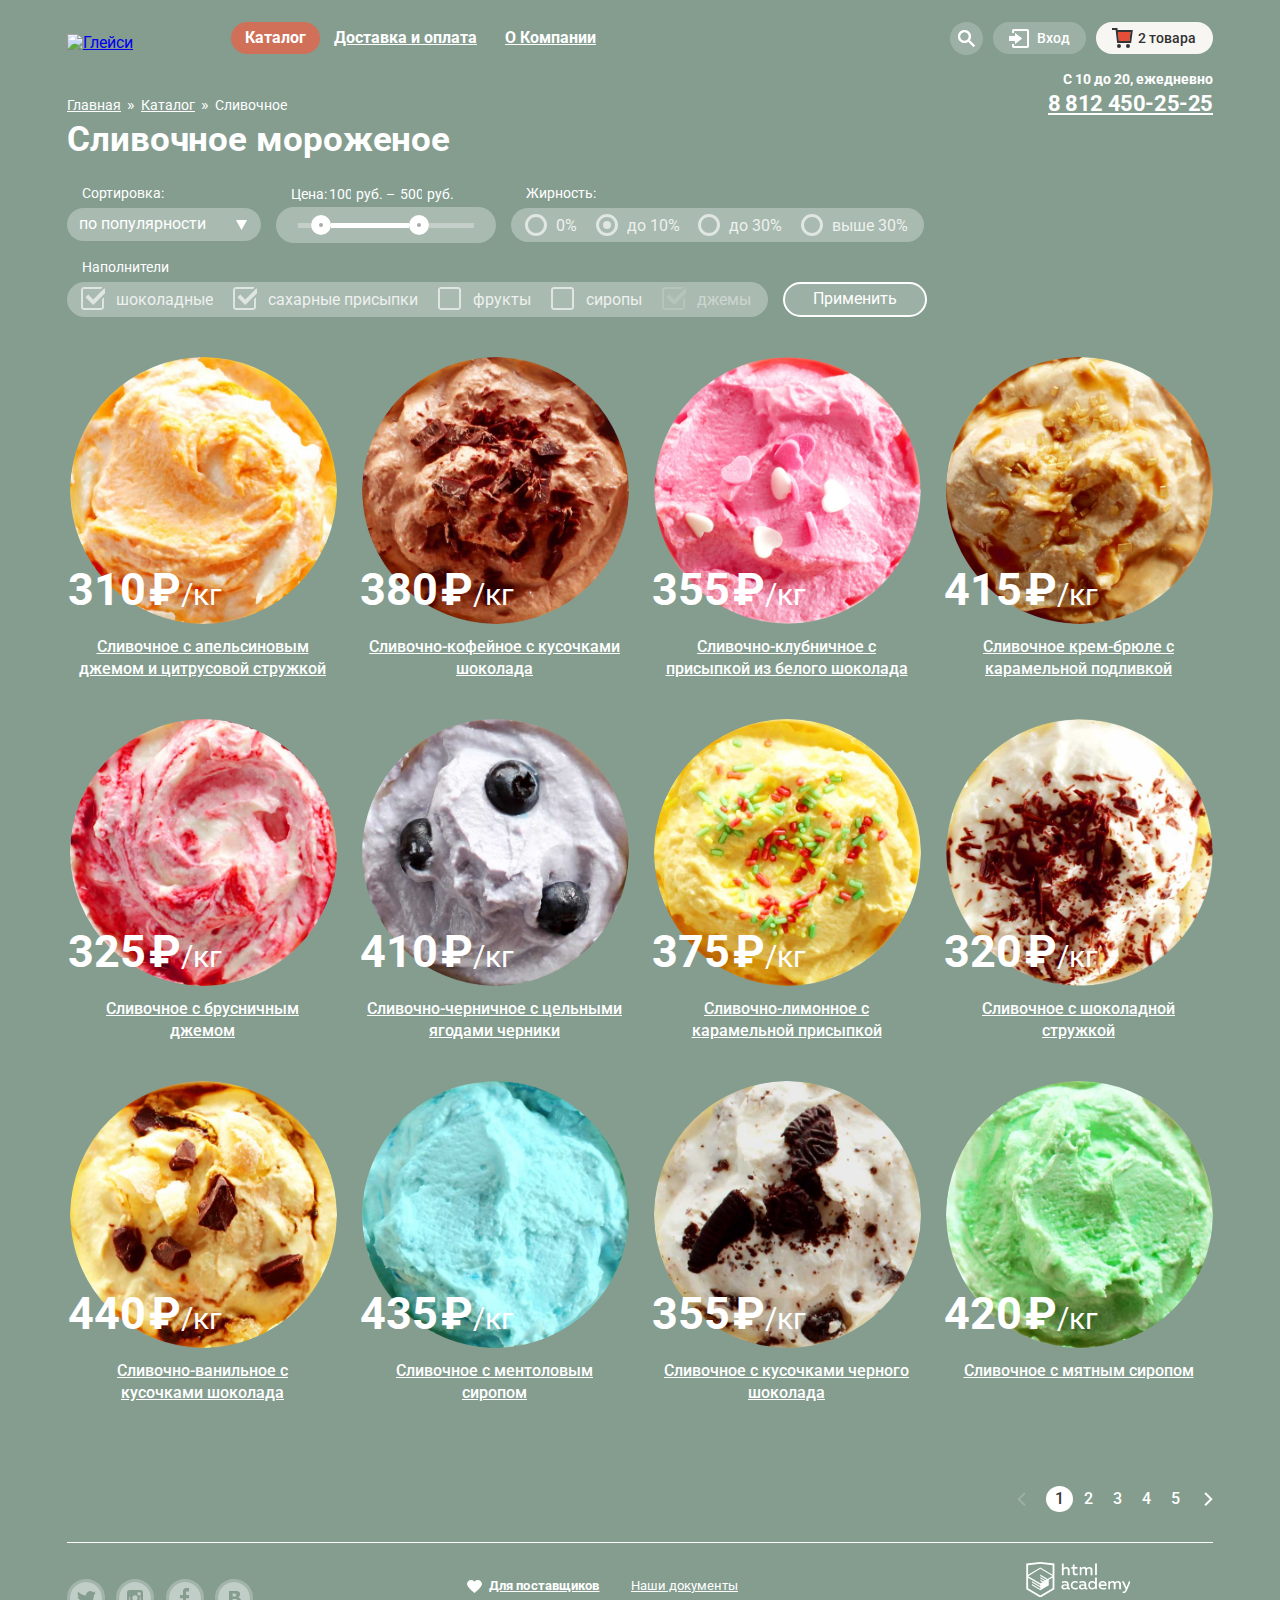
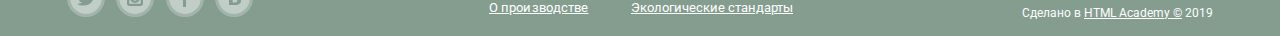
==== commit bfd686e1: "исправления по замечаниям на базовые критерии. без форматирования кода" ====
--- a/catalog.html
+++ b/catalog.html
@@ -98,7 +98,7 @@
         </tr>
       </table>
       <p class="total-price">Итого: 750 руб.</p>
-      <button class="checkout-btn" id="checkout-btn">Оформить заказ</button>
+      <a class="checkout-btn" id="checkout-btn" href="#">Оформить заказ</a>
     </section>
   </div>
 </header>
@@ -119,7 +119,7 @@
   </div>
   <h1 class="header-catalog">Сливочное мороженое</h1>
   <div class="filters">
-    <form action="https://echo.htmlacademy.ru/" name="filter-form" method="get">
+    <form action="https://echo.htmlacademy.ru/" name="filter-form" method="post">
       <div class="filter-up-row">
         <fieldset name="sorting">
           <legend>Сортировка:</legend>
@@ -441,8 +441,8 @@
     <h2 class="visibility-hidden">Информация и документы</h2>
     <ul class="footer-info">
       <li><a href="#" class="a-bold">Для поставщиков</a></li>
+      <li><a href="#">Наши документы</a></li>
       <li><a href="#">О производстве</a></li>
-      <li><a href="#">Наши документы</a></li>
       <li><a href="#">Экологические стандарты</a></li>
     </ul>
   </section>
--- a/css/style.css
+++ b/css/style.css
@@ -7,8 +7,8 @@
 }
 
 body {
-  width: 1250px;
-  margin: 0;
+  width: 1200px;
+  margin: 0 auto;
 
   background-color: #849d8f;
 
@@ -459,9 +459,9 @@
   color: #ffffff;
 }
 
-body {
-  width: auto;
-}
+/*body {*/
+/*  width: auto;*/
+/*}*/
 
 .content-center {
   width: 1200px;
@@ -621,7 +621,7 @@
 .main-footer {
   display: flex;
 
-  margin-top: 18px;
+  margin-top: 15px;
 
 
 
@@ -645,13 +645,14 @@
 .footer-info li:nth-child(odd) {
   width: 151px;
   padding-left: 9px;
+  padding-bottom: 3px;
 
   letter-spacing: 0.1px;
 }
 
 .footer-info li:first-child::before {
   position: absolute;
-  top: 1px;
+  top: 3px;
   left: -13px;
 
   content: url("../img/heart-icon.svg");
@@ -662,7 +663,7 @@
 
   min-width: 186px;
   padding-left: 0px;
-
+padding-top: 3px;
 
 
   justify-content: space-between;
@@ -783,6 +784,8 @@
   top: 44px;
 }
 
+
+
 div.btn-search, div.btn-user-navigation {
   position: relative;
 }
@@ -832,7 +835,6 @@
   min-height: 214px;
 
   text-align: center;
-  vertical-align: center;
 
   border-radius: 6px;
   background-color: #f8f7f4;
@@ -845,13 +847,14 @@
 
 .btn-user-navigation input {
   display: inline-block;
+  float: left;
 
   min-width: 240px;
-  height: 42px;
+  /*height: 42px;*/
   margin-top: 21px;
   margin-bottom: 1px;
-  margin-left: 5px;
-  padding-left: 13px;
+  margin-left: 20px;
+  padding: 8px 13px;
 
   color: #999999;
   border: 1px solid #d3d3d2;
@@ -866,7 +869,7 @@
   float: left;
 
   margin: 20px 20px 0px 20px;
-  padding: 11px 25px;
+  padding: 10px 25px;
 
   color: #fefefe;
   border: none;
@@ -879,6 +882,7 @@
 }
 
 .rem {
+  float: left;
   margin-top: 22px;
 
   text-align: left;
@@ -1096,7 +1100,7 @@
 .price-description a {
   display: block;
 
-  padding: 0px 7px;
+  padding: 0px 17px;
 
   text-align: center;
 }
@@ -1123,6 +1127,8 @@
   height: 54px;
 
   border-bottom: 1px solid #ffffff;
+  padding-bottom: 56px;
+  margin-bottom: 17px;
 }
 
 .activ-page > a {
@@ -1167,7 +1173,7 @@
 
 }
 
-button.checkout-btn {
+a.checkout-btn {
   float: right;
 
   margin: -2px 15px 21px 20px;
@@ -1336,8 +1342,8 @@
 
 div.address {
   position: absolute;
-  top: 62px;
-  right: 27px;
+  top: 61px;
+  right: 247px;
 
   width: 302px;
   min-height: 305px;
@@ -1359,6 +1365,7 @@
   font-weight: normal;
   line-height: 20px;
 }
+.address p:first-child { padding-right: 125px;}
 
 .address address {
   margin-bottom: 18px;
@@ -1647,29 +1654,33 @@
 }
 
 .promo-block h3 {
-  margin: 15px 0px 17px 18px;
+  margin: 15px 0px 16px 18px;
 
   font-size: 35px;
-  font-weight: normal;
+  font-weight: bold;
   line-height: 41px;
 }
 
 .promo-block p {
-  margin-left: 18px;
+  margin: 0px;
+  padding-left: 18px;
+  padding-right: 25px;
 
   font-size: 18px;
-  font-weight: normal;
+  font-weight: bold;
   line-height: 22px;
 }
 
 .promo-block .button {
   float: right;
 
-  margin: 22px;
-  padding: 12px 20px;
+  margin-right: 23px;
+  margin-top: 43px;
+  margin-bottom: 23px;
+  padding: 11px 22px;
 
   font-size: 18px;
-  font-weight: normal;
+  font-weight: bold;
   line-height: 24px;
 }
 
@@ -1689,7 +1700,7 @@
 .filter-up-row {
   display: flex;
 
-  margin-bottom: 15px;
+  margin-bottom: 16px;
   padding-top: 25px;
 }
 
@@ -1719,8 +1730,9 @@
 }
 
 .filter-sorting {
-  padding-right: 17px;
-
+  /*margin-top: -1px;*/
+  min-width: 170px;
+  padding: 0px 17px 0px 0px;
   color: inherit;
   border: none;
   background-color: transparent;
@@ -1747,6 +1759,7 @@
 
 .sorting {
   position: relative;
+  /*min-width: 193px;*/
 }
 
 .sorting span {
@@ -1786,7 +1799,7 @@
 
 .ranges .filter-background {
   width: 220px;
-  height: 37px;
+  /*height: 37px;*/
 }
 
 legend.price-controls {
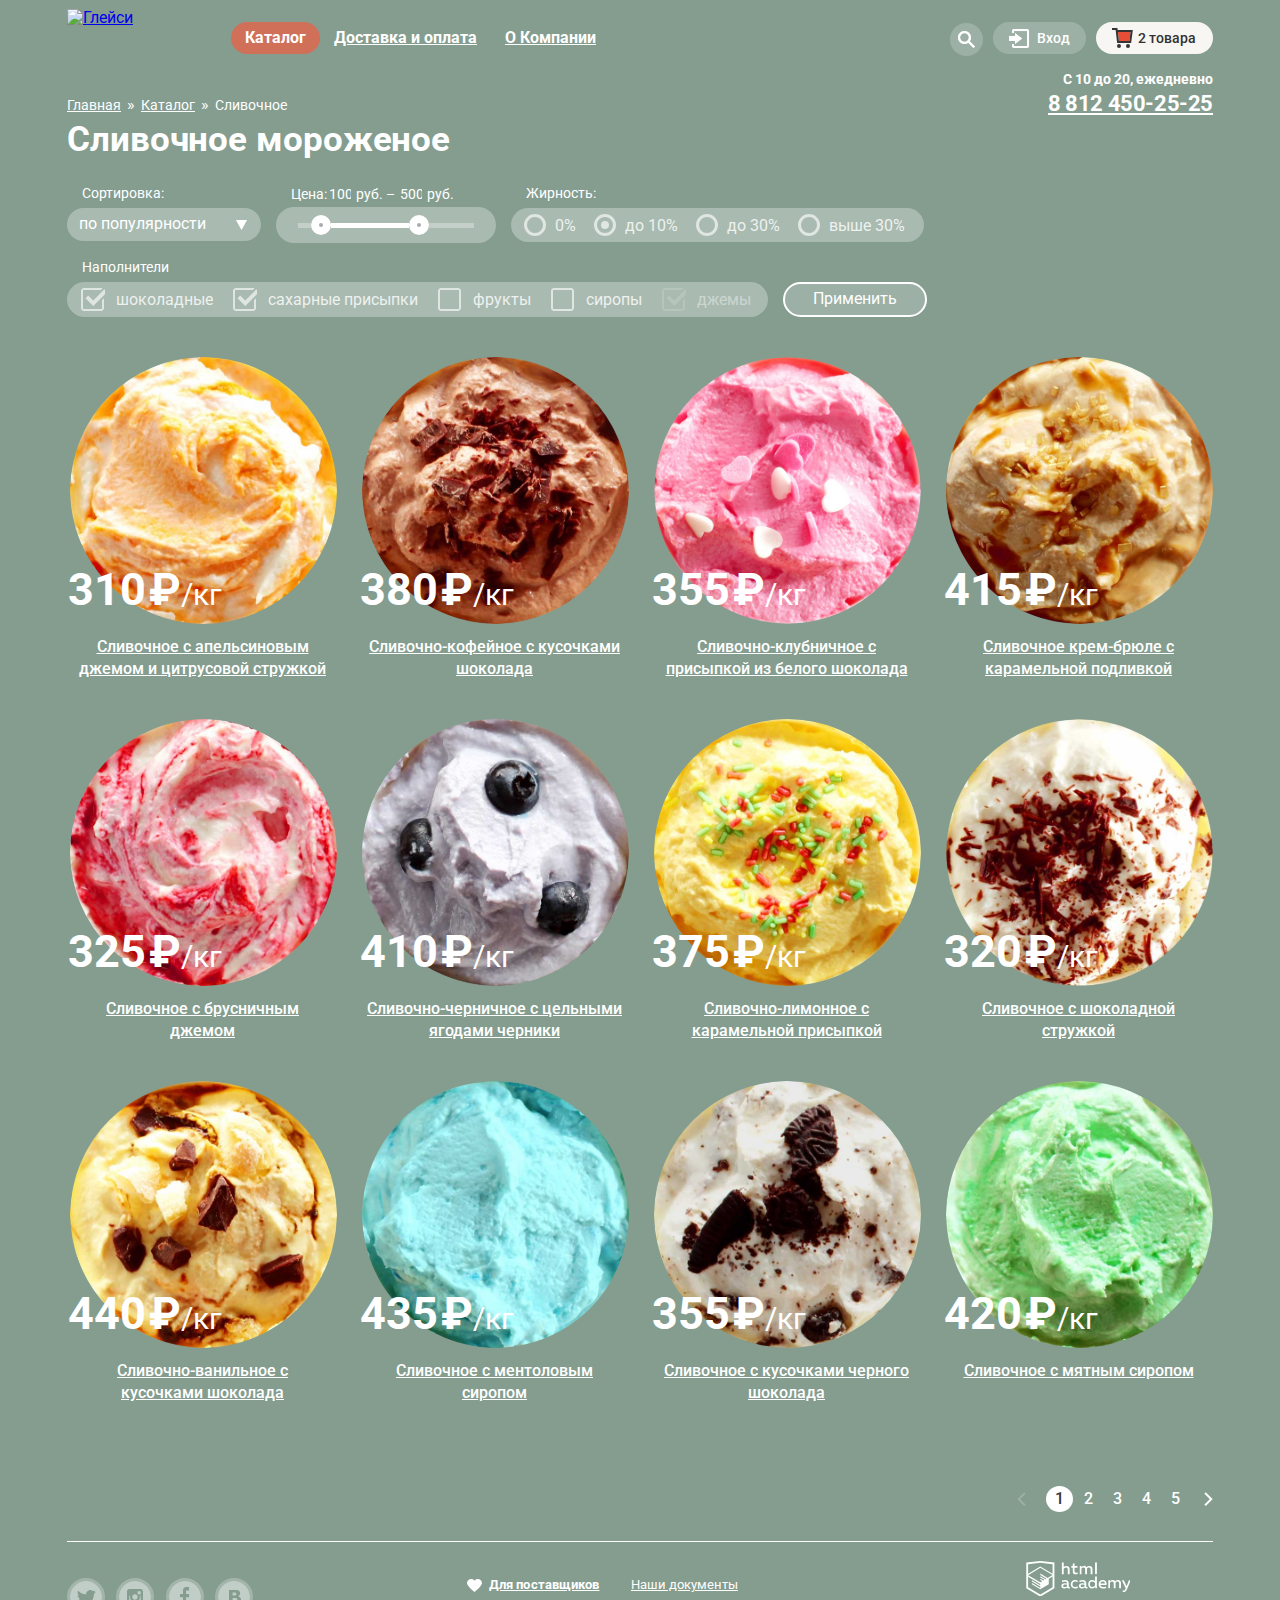
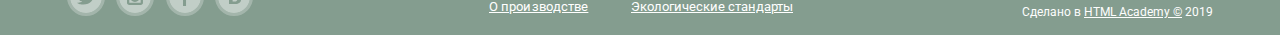
==== commit 4ffc4f47: "исправлено Д-27. Осталось Д-26 и решить с управлением слайдером" ====
--- a/catalog.html
+++ b/catalog.html
@@ -1,3 +1,5 @@
+
+
 <!DOCTYPE html>
 <html lang="ru">
 <head>
@@ -9,12 +11,13 @@
 </head>
 <body>
 <header class="main-header content-center">
-  <div class="logo-index">
-    <a href="index.html"><img src="img/logo.svg" width="154" height="64" alt="Глейси"></a>
-  </div>
+<!--  <div class="logo-index">-->
+    <a href="index.html"><img src="img/logo.svg" width="154" height="64" alt="Глейси" class="logo-index"></a>
+<!--  </div>-->
   <nav class="main-navigation list-none">
     <ul>
-      <li class="upper-level activ-page"><a>Каталог</a>
+      <li class="upper-level activ-page">
+        <a>Каталог</a>
         <ul class="main-navigation-catalog">
           <li>
             <a href="#" class="a-bold">Новинки</a>
@@ -58,7 +61,6 @@
           <a href="#">Новая регистрация</a>
         </div>
       </form>
-
     </div>
   </div>
   <div class="btn-shopping-basket">
@@ -102,7 +104,6 @@
     </section>
   </div>
 </header>
-
 <main class="main-catalog content-center">
   <div class="breadcrumbs-contacts">
     <div class="breadcrumbs list-none">
@@ -118,8 +119,8 @@
     </div>
   </div>
   <h1 class="header-catalog">Сливочное мороженое</h1>
-  <div class="filters">
-    <form action="https://echo.htmlacademy.ru/" name="filter-form" method="post">
+<!--  <div class="filters">-->
+    <form action="https://echo.htmlacademy.ru/" name="filter-form" method="post" class="filters">
       <div class="filter-up-row">
         <fieldset name="sorting">
           <legend>Сортировка:</legend>
@@ -133,7 +134,6 @@
             <span></span>
           </div>
         </fieldset>
-
         <fieldset class="ranges">
           <legend class="price-controls">
             <span class="range-label">Цена:</span>
@@ -144,14 +144,13 @@
           <div class="filter-background">
             <div class="range-control">
               <div class="scale-start"></div>
-              <div class="range-toggle-min"></div>
+              <div class="range-toggle-min" aria-label="Минимальная цена"></div>
               <div class="range-price"></div>
-              <div class="range-toggle-max"></div>
+              <div class="range-toggle-max" aria-label="Максимальная цена"></div>
               <div class="scale-end"></div>
             </div>
           </div>
         </fieldset>
-
         <fieldset class="fat-content">
           <legend>Жирность:</legend>
           <div class="filter-background">
@@ -207,12 +206,10 @@
         <button class="filters-submit" type="submit">Применить</button>
       </div>
     </form>
-  </div>
-
+<!--  </div>-->
   <section class="assortment list-none">
     <h2 class="visibility-hidden">Ассортимент</h2>
     <ul>
-
       <li class="product">
         <div class="product">
           <a href="#" class="img-product">
@@ -225,9 +222,7 @@
           </div>
           <a class="button quick-view" href="#">Быстрый просмотр</a>
         </div>
-
-      </li>
-
+      </li>
       <li class="product">
         <div class="product">
           <a href="#" class="img-product">
@@ -241,7 +236,6 @@
           </div>
           <a class="button quick-view" href="#">Быстрый просмотр</a>
         </div>
-
       </li>
       <li class="product">
         <div class="product">
@@ -256,7 +250,6 @@
           </div>
           <a class="button quick-view" href="#">Быстрый просмотр</a>
         </div>
-
       </li>
       <li class="product">
         <div class="product">
@@ -268,11 +261,9 @@
           <div class="price-description">
             <p class="price">415<span class="kg">/кг</span></p>
             <a href="#" class="product">Сливочное крем-брюле с карамельной подливкой</a>
-
-          </div>
-          <a class="button quick-view" href="#">Быстрый просмотр</a>
-        </div>
-
+          </div>
+          <a class="button quick-view" href="#">Быстрый просмотр</a>
+        </div>
       </li>
       <li class="product">
         <div class="product">
@@ -287,7 +278,6 @@
           </div>
           <a class="button quick-view" href="#">Быстрый просмотр</a>
         </div>
-
       </li>
       <li class="product">
         <div class="product">
@@ -302,7 +292,6 @@
           </div>
           <a class="button quick-view" href="#">Быстрый просмотр</a>
         </div>
-
       </li>
       <li class="product">
         <div class="product">
@@ -314,11 +303,9 @@
           <div class="price-description">
             <p class="price">375<span class="kg">/кг</span></p>
             <a href="#" class="product">Сливочно-лимонное с карамельной присыпкой</a>
-
-          </div>
-          <a class="button quick-view" href="#">Быстрый просмотр</a>
-        </div>
-
+          </div>
+          <a class="button quick-view" href="#">Быстрый просмотр</a>
+        </div>
       </li>
       <li class="product">
         <div class="product">
@@ -333,7 +320,6 @@
           </div>
           <a class="button quick-view" href="#">Быстрый просмотр</a>
         </div>
-
       </li>
       <li class="product">
         <div class="product">
@@ -345,11 +331,9 @@
           <div class="price-description">
             <p class="price">440<span class="kg">/кг</span></p>
             <a href="#" class="product">Сливочно-ванильное с кусочками шоколада</a>
-
-          </div>
-          <a class="button quick-view" href="#">Быстрый просмотр</a>
-        </div>
-
+          </div>
+          <a class="button quick-view" href="#">Быстрый просмотр</a>
+        </div>
       </li>
       <li class="product">
         <div class="product">
@@ -364,7 +348,6 @@
           </div>
           <a class="button quick-view" href="#">Быстрый просмотр</a>
         </div>
-
       </li>
       <li class="product">
         <div class="product">
@@ -379,7 +362,6 @@
           </div>
           <a class="button quick-view" href="#">Быстрый просмотр</a>
         </div>
-
       </li>
       <li class="product">
         <div class="product">
@@ -394,10 +376,8 @@
           </div>
           <a class="button quick-view" href="#">Быстрый просмотр</a>
         </div>
-
       </li>
     </ul>
-
   </section>
   <section class="feedback visibility-hidden">
     <h2 class="visibility-hidden">Задайте свой вопрос</h2>
@@ -413,7 +393,6 @@
       <button type="submit" name="submit-feedback-form" id="submit-feedback" class="submit-feedback">Отправить</button>
     </form>
   </section>
-
   <nav class="paginator  list-none">
     <ul class="pagination">
       <li><a class="previos-page"><span class="visibility-hidden">Предыдущая страница</span></a></li>
@@ -426,7 +405,6 @@
     </ul>
   </nav>
 </main>
-
 <footer class="main-footer content-center">
   <section class="footer-social list-none">
     <h2 class="visibility-hidden">Мы в социальных сетях</h2>
@@ -448,11 +426,10 @@
   </section>
   <section class="footer-copyrigh">
     <h2 class="visibility-hidden">Копирайт академии</h2>
-    <a href="https://htmlacademy.ru/intensive/htmlcss" target="_blank"><img src="img/logo-htmlacademy-small.svg" width="108" height="39" alt="HTML Academy"></a>
+    <a href="https://htmlacademy.ru/intensive/htmlcss" target="_blank" aria-label="Сделано в HTML Academy ©"><img src="img/logo-htmlacademy-small.svg" width="108" height="39" alt="HTML Academy"></a>
     <p>Сделано в <a class="footer-href" href="https://htmlacademy.ru/intensive/htmlcss" target="_blank">HTML Academy ©</a> 2019</p>
   </section>
 </footer>
-
-
 </body>
 </html>
+
--- a/css/style.css
+++ b/css/style.css
@@ -7,7 +7,7 @@
 }
 
 body {
-  width: 1200px;
+  min-width: 1200px;
   margin: 0 auto;
 
   background-color: #849d8f;
@@ -82,7 +82,7 @@
   line-height: 16px;
 }
 
-.footer-info .a-bold {
+.footer-info .a-bold, .main-navigation-catalog .a-bold {
   font-weight: bold;
 }
 
@@ -170,9 +170,12 @@
 }
 
 section.features {
+  width: 1146px;
   margin-top: -63px;
-
+  padding-left: 0px;
+  padding-right: 0px;
   border-radius: 16px;
+  background-color: #fae4b4;
   background-image: url("../img/background-features.jpg");
 }
 
@@ -201,6 +204,7 @@
   margin-bottom: 20px;
 
   border-radius: 16px;
+  background-color: #f8d2c4;
   background-image: url("../img/background-strawberry.jpg");
   background-size: cover;
 }
@@ -239,6 +243,7 @@
   margin-bottom: 20px;
 
   border-radius: 16px;
+  background-color: #fdf4e3;
   background-image: url("../img/mail-background.png");
   background-size: cover;
 }
@@ -459,10 +464,6 @@
   color: #ffffff;
 }
 
-/*body {*/
-/*  width: auto;*/
-/*}*/
-
 .content-center {
   width: 1200px;
   margin: 0 auto;
@@ -480,8 +481,9 @@
 
 
 
+
   justify-content: flex-start;
-  align-items: center;
+  align-items: flex-start;
 }
 
 .logo-index {
@@ -497,6 +499,7 @@
 
   padding: 0;
 
+
   flex-wrap: wrap;
 }
 
@@ -520,7 +523,8 @@
   margin-bottom: 69px;
 }
 
-.fon-gradient {
+.sliders-offers::before {
+  content: "";
   position: absolute;
   z-index: 0;
   top: -82px;
@@ -545,6 +549,7 @@
 
 ul.features {
   display: flex;
+
 
 
   flex-wrap: wrap;
@@ -597,6 +602,7 @@
   margin-bottom: 40px;
 
 
+
   flex-wrap: wrap;
   align-content: center;
   justify-content: space-between;
@@ -611,11 +617,12 @@
 }
 
 .adress-wrap {
-  position: absolute;
+  position: relative;
   top: 0px;
-  left: 18.3%;
-
-  background-color: #fff;
+
+  width: 1200px;
+  height: 0px;
+  margin: 0px auto;
 }
 
 .main-footer {
@@ -625,6 +632,7 @@
 
 
 
+
   justify-content: space-between;
 }
 
@@ -638,14 +646,15 @@
 
 
 
+
   flex-wrap: wrap;
 
 }
 
 .footer-info li:nth-child(odd) {
   width: 151px;
+  padding-bottom: 3px;
   padding-left: 9px;
-  padding-bottom: 3px;
 
   letter-spacing: 0.1px;
 }
@@ -661,13 +670,20 @@
 ul.social-buttons {
   display: flex;
 
-  min-width: 186px;
+  width: 186px;
+  padding-top: 3px;
   padding-left: 0px;
-padding-top: 3px;
+
 
 
   justify-content: space-between;
-}
+  flex-wrap: wrap;
+  /*max-width: 33%;*/
+}
+
+/*.footer-social {*/
+/*  max-width: 33.33%;*/
+/*}*/
 
 .breadcrumbs-contacts {
   position: relative;
@@ -681,6 +697,7 @@
 
 
 
+
   justify-content: flex-start;
 }
 
@@ -689,6 +706,7 @@
 }
 
 .contacts {
+  min-width: 170px;
   margin-right: 0px;
   margin-left: auto;
   padding-bottom: 0px;
@@ -715,6 +733,7 @@
 
 
 
+
   flex-wrap: wrap;
 }
 
@@ -731,7 +750,7 @@
 .filters {
   min-height: 135px;
   margin-bottom: 83px;
-
+  color: #ffffff;
 
 }
 
@@ -850,7 +869,6 @@
   float: left;
 
   min-width: 240px;
-  /*height: 42px;*/
   margin-top: 21px;
   margin-bottom: 1px;
   margin-left: 20px;
@@ -883,6 +901,7 @@
 
 .rem {
   float: left;
+
   margin-top: 22px;
 
   text-align: left;
@@ -901,7 +920,7 @@
 
 .feedback {
   position: fixed;
-  z-index: 99;
+  z-index: 235;
   top: 50%;
   left: 50%;
 
@@ -910,17 +929,16 @@
   min-width: 477px;
   max-width: 477px;
   min-height: 442px;
-  max-height: 442px;
+  /*max-height: 442px;*/
   margin-top: -239px;
   margin-left: -237px;
 
+  animation: show-block 0.5s 1;
   text-align: left;
 
   border-radius: 8px;
   background-color: #f8f7f4;
 
-  animation-delay: 0.2s;
-  animation: show-block 1s 1;
   animation-fill-mode: forwards;
 
 }
@@ -928,8 +946,9 @@
 
 @keyframes show-block {
   0% {
+    animation-timing-function: ease-in;
+
     opacity: 0;
-    animation-timing-function: ease-in;
   }
   100% {
     opacity: 1;
@@ -967,6 +986,7 @@
 .feedback textarea {
   max-width: 428px;
   margin-left: 24px;
+  margin-bottom: 94px;
   padding: 10px 13px 16px 13px;
 
   border: 1px solid #d3d3d2;
@@ -975,9 +995,10 @@
 }
 
 .feedback button {
+  position: relative;
   float: right;
 
-  margin: 25px 23px 0px 20px;
+  margin: 25px 23px 25px 20px;
   padding: 10px 25px;
 
   color: #fefefe;
@@ -988,6 +1009,12 @@
   font-size: 18px;
   font-weight: bold;
   line-height: 24px;
+}
+
+.feedback .submit-feedback {
+  position: absolute;
+  bottom: 0px;
+  right: 0px;
 }
 
 .mail-content input {
@@ -1124,11 +1151,13 @@
 }
 
 .paginator {
-  height: 54px;
+  display: inline-block;
+  width: 100%;
+  min-height: 54px;
+  margin-bottom: -2px;
+  padding-bottom: 13px;
 
   border-bottom: 1px solid #ffffff;
-  padding-bottom: 56px;
-  margin-bottom: 17px;
 }
 
 .activ-page > a {
@@ -1285,8 +1314,9 @@
 .pagination {
   display: flex;
   float: right;
-
+flex-wrap: wrap;
   margin-top: 0px;
+
 
 
 
@@ -1321,7 +1351,7 @@
   background-color: rgba(255, 255, 255, 0.2);
 }
 
-.pagination .active, .pagination a:active {
+.pagination .active, .pagination a:active:not(.next-page):not(.previos-page) {
   color: #353535;
   background-color: #fff;
 }
@@ -1342,8 +1372,8 @@
 
 div.address {
   position: absolute;
-  top: 61px;
-  right: 247px;
+  right: 27px;
+  bottom: 67px;
 
   width: 302px;
   min-height: 305px;
@@ -1492,13 +1522,14 @@
 }
 
 .slider-order {
-  position: absolute;
+  position: relative;
   z-index: 5;
-  top: 310px;
+  /*top: 274px;*/
   left: 50%;
 
   width: 700px;
   margin-left: -350px;
+  padding-top: 274px;
 
   text-align: center;
 }
@@ -1560,13 +1591,18 @@
   border: 2px solid #ffffff;
   border-radius: 50%;
   background-color: transparent;
+  opacity: 0.8;
+}
+
+.slider-controls label:hover, .slider-controls label:focus {
+  opacity: 1;
 }
 
 .slider-controls {
   position: absolute;
   z-index: 20;
   top: 481px;
-  left: 0;
+  left: 27px;
 
   font-size: 0;
 }
@@ -1612,7 +1648,7 @@
 #product-3:checked ~ .site-wrapper #slide3 {
   display: block;
 
-  background-color: #cccccc;
+  /*background-color: #cccccc;*/
 }
 
 .promo-block {
@@ -1622,9 +1658,10 @@
   display: flex;
 
   min-height: 229px;
-  padding-top: 530px;
+  padding-top: 41px;
 
   color: #ffffff;
+
 
   justify-content: space-between;
 }
@@ -1637,6 +1674,7 @@
   margin-left: 0px;
 
   border-radius: 16px;
+  background-color: #770511;
   background: url("../img/promo-1-fon.jpg") center no-repeat;
   background-size: cover;
 }
@@ -1649,6 +1687,7 @@
   margin-right: 0px;
 
   border-radius: 16px;
+  background-color: #512517;
   background: url("../img/promo-2-fon.jpg") center no-repeat;
   background-size: cover;
 }
@@ -1663,8 +1702,8 @@
 
 .promo-block p {
   margin: 0px;
+  padding-right: 25px;
   padding-left: 18px;
-  padding-right: 25px;
 
   font-size: 18px;
   font-weight: bold;
@@ -1674,8 +1713,8 @@
 .promo-block .button {
   float: right;
 
+  margin-top: 43px;
   margin-right: 23px;
-  margin-top: 43px;
   margin-bottom: 23px;
   padding: 11px 22px;
 
@@ -1693,9 +1732,9 @@
   content: url("../img/index-catlog-hit.png");
 }
 
-.filters form {
-  color: #ffffff;
-}
+/*.filters form {*/
+/*  color: #ffffff;*/
+/*}*/
 
 .filter-up-row {
   display: flex;
@@ -1724,20 +1763,26 @@
 
 .filter-background {
   padding: 7px 12px;
-
+  /*padding-right: 12px;*/
+  /*padding-left: 12px;*/
   border-radius: 25px;
   background-color: rgba(255, 255, 255, .3);
 }
 
+.fat-content .filter-background {
+  padding: 0px 12px;
+}
+
 .filter-sorting {
-  /*margin-top: -1px;*/
   min-width: 170px;
   padding: 0px 17px 0px 0px;
+
   color: inherit;
   border: none;
   background-color: transparent;
 
 
+
   -webkit-appearance: none;
   -moz-appearance: none;
   appearance: none;
@@ -1759,7 +1804,6 @@
 
 .sorting {
   position: relative;
-  /*min-width: 193px;*/
 }
 
 .sorting span {
@@ -1799,7 +1843,6 @@
 
 .ranges .filter-background {
   width: 220px;
-  /*height: 37px;*/
 }
 
 legend.price-controls {
@@ -1814,6 +1857,7 @@
   padding: 1px 10px;
 
 
+
   align-items: center;
   justify-content: space-between;
 }
@@ -1843,6 +1887,7 @@
   height: 5px;
 
   background: rgba(255, 255, 255, 1);
+
 
 
   flex-grow: 1;
@@ -1882,6 +1927,7 @@
 
 .fat-content ul {
   display: flex;
+  flex-wrap: wrap;
 
   min-width: 389px;
   min-height: 20px;
@@ -1892,24 +1938,28 @@
   list-style-type: none;
 
 
-  justify-content: space-between;
+
+  /*justify-content: space-between;*/
   align-items: center;
 }
 
 .fat-content li {
   position: relative;
 
+  margin-right: 54px;
+  margin-left: -5px;
+  padding: 7px 0px;
+
+  font-size: 16px;
+  font-weight: normal;
+  line-height: 18px;
+}
+.fat-content li:last-of-type {
   margin-right: 4px;
-  margin-left: -4px;
-
-  font-size: 16px;
-  font-weight: normal;
-  line-height: 18px;
-}
-
+}
 .fat-content label::before {
   position: absolute;
-  top: -3px;
+  top: 4px;
   left: -31px;
 
   width: 22px;
@@ -1932,7 +1982,7 @@
 
 .radio-fat:checked ~ label::after {
   position: absolute;
-  top: 4px;
+  top: 11px;
   left: -24px;
 
   width: 8px;
@@ -1949,6 +1999,7 @@
   display: flex;
 
   width: 860px;
+
 
 
   align-items: center;
@@ -1964,6 +2015,7 @@
   border: 2px solid #fff;
   border-radius: 25px;
   background-color: rgba(255, 255, 255, .2);
+
 
 
   align-self: flex-end;
@@ -1993,8 +2045,9 @@
   list-style-type: none;
 
 
-  flex-wrap: nowrap;
-  justify-content: space-between;
+
+  flex-wrap: wrap;
+  /*justify-content: space-between;*/
   align-items: center;
 }
 
@@ -2004,8 +2057,13 @@
 
 .fillers li {
   position: relative;
-
+  padding-top: 7px;
+  padding-bottom: 7px;
   padding-right: 55px;
+}
+
+.fillers .filter-background {
+  padding: 0px 12px;
 }
 
 .fillers li:last-of-type {
@@ -2024,7 +2082,7 @@
 .checkbox-filter ~ label::before {
   position: absolute;
   z-index: 5;
-  top: -4px;
+  top: 4px;
   left: -35px;
 
   width: 24px;
@@ -2254,6 +2312,7 @@
 }
 
 .feedback textarea {
+  /*box-sizing: padding-box;*/
   color: #323232;
   outline: 0;
   outline-offset: 0;
@@ -2287,7 +2346,7 @@
 
 .full-screen-field {
   position: fixed;
-  z-index: 55;
+  z-index: 234;
   top: 0px;
   left: 0px;
 
@@ -2394,14 +2453,17 @@
 
 .btn-search {
   padding: 13px 0px;
+  margin-top: 5px;
 }
 
 div.btn-user-navigation {
   padding: 13px 0px;
+  margin-top: 9px;
 }
 
 div.btn-shopping-basket {
   padding: 13px 0px;
+  margin-top: 9px;
 }
 
 .map-space iframe {
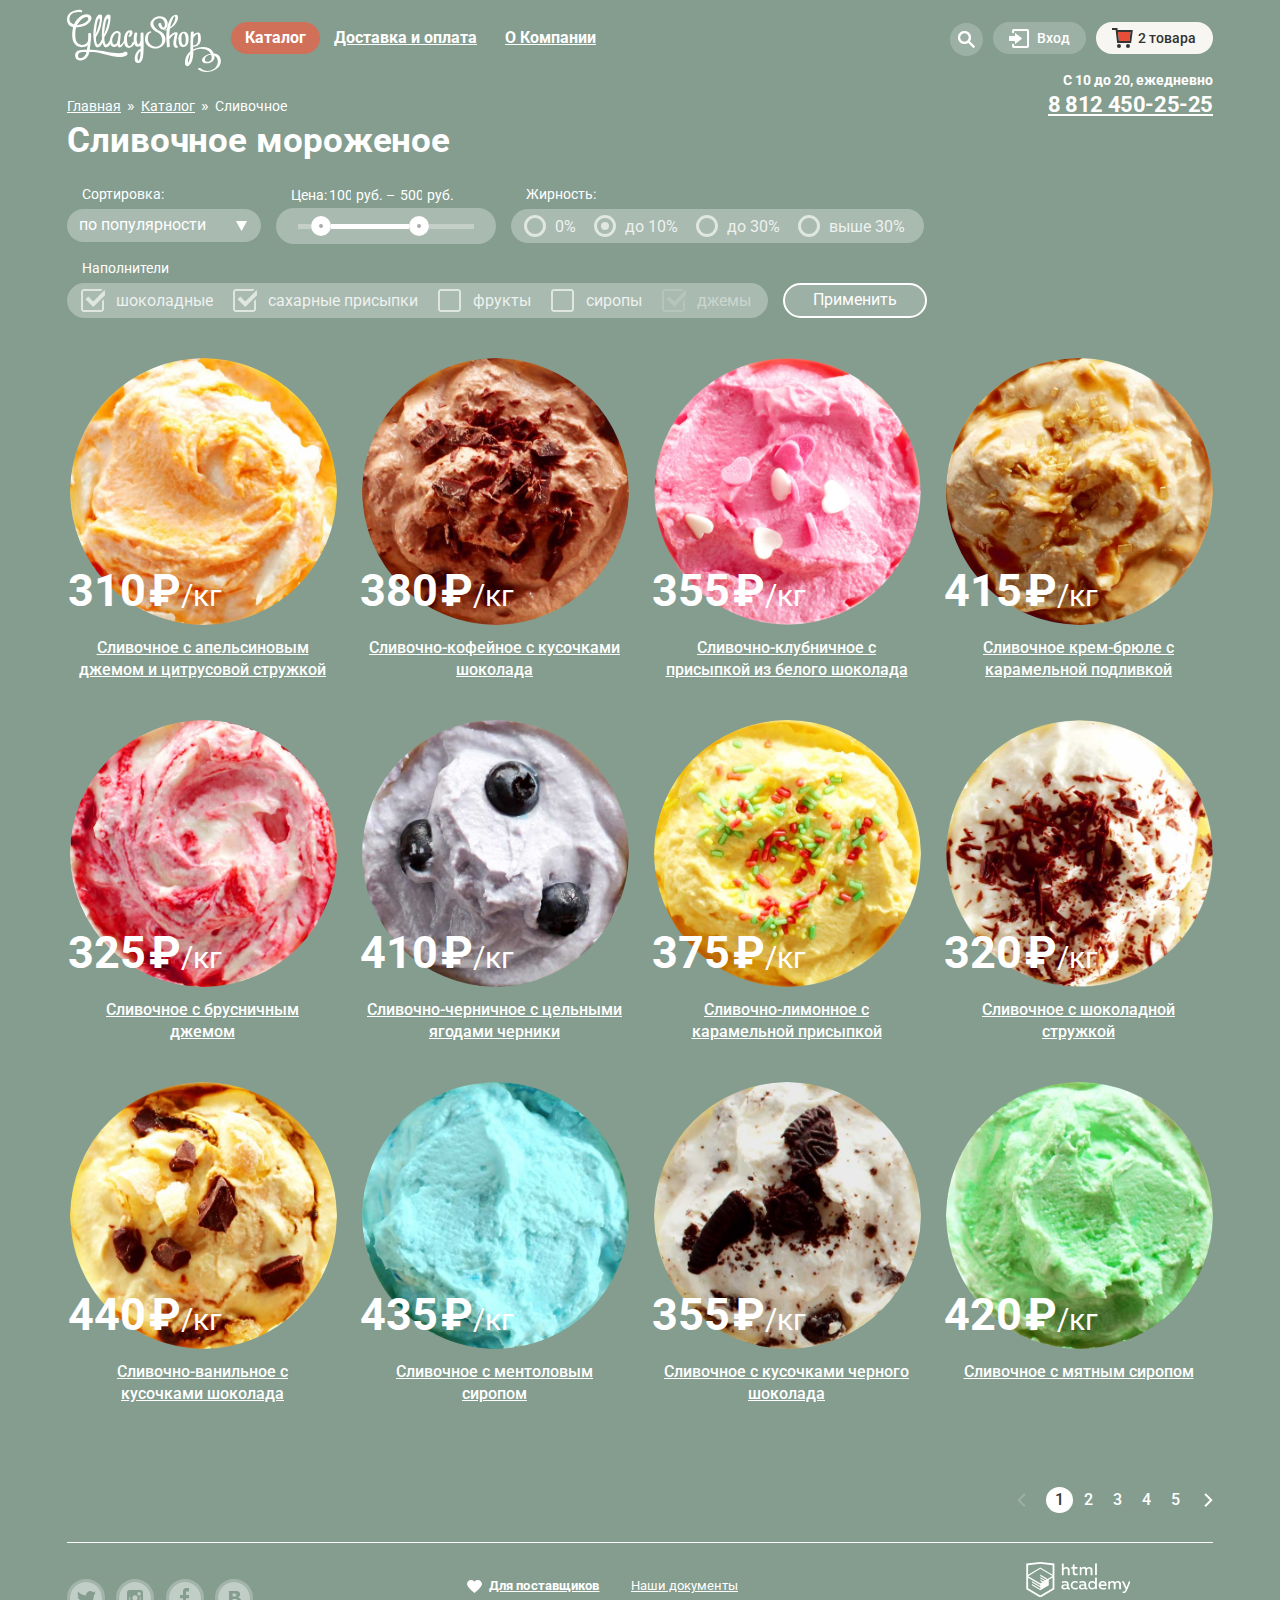
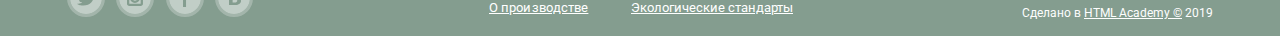
==== commit 3bc401a7: "исправления по замечаниям наставника окончательный вариант версия 99.5-пред-релиз)" ====
--- a/catalog.html
+++ b/catalog.html
@@ -11,9 +11,7 @@
 </head>
 <body>
 <header class="main-header content-center">
-<!--  <div class="logo-index">-->
-    <a href="index.html"><img src="img/logo.svg" width="154" height="64" alt="Глейси" class="logo-index"></a>
-<!--  </div>-->
+  <a href="index.html"><img src="img/logo.svg" width="154" height="64" alt="Глейси" class="logo-index"></a>
   <nav class="main-navigation list-none">
     <ul>
       <li class="upper-level activ-page">
@@ -44,7 +42,7 @@
     <button class="btn-search"><span class="visibility-hidden">Поиск</span></button>
     <form action="https://echo.htmlacademy.ru/" name="search-form" method="get">
       <label for="search-field" class="visibility-hidden">Введите запрос для поиска</label>
-      <input type="text" name="search-input" id="search-field" autofocus placeholder="Что ищем?">
+      <input type="text" name="search-input" id="search-field" placeholder="Что ищем?">
     </form>
   </div>
   <div class="btn-user-navigation">
@@ -119,94 +117,92 @@
     </div>
   </div>
   <h1 class="header-catalog">Сливочное мороженое</h1>
-<!--  <div class="filters">-->
-    <form action="https://echo.htmlacademy.ru/" name="filter-form" method="post" class="filters">
-      <div class="filter-up-row">
-        <fieldset name="sorting">
-          <legend>Сортировка:</legend>
-          <div class="filter-background sorting">
-            <select class="filter-sorting" id="filter-sorting" name="filter-sorting">
-              <option value="popularity">по популярности</option>
-              <option value="low-price">сначала недорогие</option>
-              <option value="high-price">сначала дорогие</option>
-              <option value="fat-content">по жирности</option>
-            </select>
-            <span></span>
-          </div>
-        </fieldset>
-        <fieldset class="ranges">
-          <legend class="price-controls">
-            <span class="range-label">Цена:</span>
-            <label class="min-price"><input type="text" name="min-price" value="100"></label>
-            <span> – </span>
-            <label class="max-price"><input type="text" name="max-price" value="500"></label>
-          </legend>
-          <div class="filter-background">
-            <div class="range-control">
-              <div class="scale-start"></div>
-              <div class="range-toggle-min" aria-label="Минимальная цена"></div>
-              <div class="range-price"></div>
-              <div class="range-toggle-max" aria-label="Максимальная цена"></div>
-              <div class="scale-end"></div>
-            </div>
-          </div>
-        </fieldset>
-        <fieldset class="fat-content">
-          <legend>Жирность:</legend>
-          <div class="filter-background">
-            <ul>
-              <li class="filter-option">
-                <input class="visibility-hidden radio-fat" type="radio" id="fat-0" name="filters-fat" value="0">
-                <label for="fat-0">0%</label>
-              </li>
-              <li class="filter-option">
-                <input class="visibility-hidden radio-fat" type="radio" id="fat-10" name="filters-fat" value="10" checked="">
-                <label for="fat-10"> до 10%</label>
-              </li>
-              <li class="filter-option">
-                <input class="visibility-hidden radio-fat" type="radio" id="fat-30" name="filters-fat" value="30">
-                <label for="fat-30">до 30%</label>
-              </li>
-              <li class="filter-option">
-                <input class="visibility-hidden radio-fat" type="radio" id="fat-30-more" name="filters-fat" value="30-more">
-                <label for="fat-30-more">выше 30%</label>
-              </li>
-            </ul>
-          </div>
-        </fieldset>
-      </div>
-      <div class="filter-down-row">
-        <fieldset class="fillers">
-          <legend>Наполнители</legend>
-          <div class="filter-background">
-            <ul>
-              <li class="filter-option checklist">
-                <input class=" checkbox-filter" type="checkbox" id="filler-chocolate" name="filters-fillers" value="chocolate" checked="">
-                <label for="filler-chocolate">шоколадные</label>
-              </li>
-              <li class="filter-option checklist">
-                <input class="checkbox-filter" type="checkbox" id="filler-sugar" name="filters-fillers" value="shugar" checked="">
-                <label for="filler-sugar">сахарные присыпки</label>
-              </li>
-              <li class="filter-option checklist">
-                <input class="checkbox-filter" type="checkbox" id="filler-fruit" name="filters-fillers" value="fruit">
-                <label for="filler-fruit">фрукты</label>
-              </li>
-              <li class="filter-option checklist">
-                <input class="checkbox-filter" type="checkbox" id="filler-syrup" name="filters-fillers" value="syrup">
-                <label for="filler-syrup">сиропы</label>
-              </li>
-              <li class="filter-option checklist">
-                <input class="checkbox-filter" type="checkbox" id="filler-jam" name="filters-fillers" value="jam" checked="" disabled>
-                <label for="filler-jam">джемы</label>
-              </li>
-            </ul>
-          </div>
-        </fieldset>
-        <button class="filters-submit" type="submit">Применить</button>
-      </div>
-    </form>
-<!--  </div>-->
+  <form action="https://echo.htmlacademy.ru/" name="filter-form" method="post" class="filters">
+    <div class="filter-up-row">
+      <fieldset name="sorting">
+        <legend>Сортировка:</legend>
+        <div class="filter-background sorting">
+          <select class="filter-sorting" id="filter-sorting" name="filter-sorting">
+            <option value="popularity">по популярности</option>
+            <option value="low-price">сначала недорогие</option>
+            <option value="high-price">сначала дорогие</option>
+            <option value="fat-content">по жирности</option>
+          </select>
+          <span></span>
+        </div>
+      </fieldset>
+      <fieldset class="ranges">
+        <legend class="price-controls">
+          <span class="range-label">Цена:</span>
+          <label class="min-price"><input type="text" name="min-price" value="100"></label>
+          <span> – </span>
+          <label class="max-price"><input type="text" name="max-price" value="500"></label>
+        </legend>
+        <div class="filter-background">
+          <div class="range-control">
+            <div class="scale-start"></div>
+            <div class="range-toggle-min" aria-label="Минимальная цена" tabindex="0"></div>
+            <div class="range-price"></div>
+            <div class="range-toggle-max" aria-label="Максимальная цена" tabindex="0"></div>
+            <div class="scale-end"></div>
+          </div>
+        </div>
+      </fieldset>
+      <fieldset class="fat-content">
+        <legend>Жирность:</legend>
+        <div class="filter-background">
+          <ul>
+            <li class="filter-option">
+              <input class="hide-filter-input radio-fat" type="radio" id="fat-0" name="filters-fat" value="0">
+              <label for="fat-0">0%</label>
+            </li>
+            <li class="filter-option">
+              <input class="hide-filter-input radio-fat" type="radio" id="fat-10" name="filters-fat" value="10" checked="">
+              <label for="fat-10"> до 10%</label>
+            </li>
+            <li class="filter-option">
+              <input class="hide-filter-input radio-fat" type="radio" id="fat-30" name="filters-fat" value="30">
+              <label for="fat-30">до 30%</label>
+            </li>
+            <li class="filter-option">
+              <input class="hide-filter-input radio-fat" type="radio" id="fat-30-more" name="filters-fat" value="30-more">
+              <label for="fat-30-more">выше 30%</label>
+            </li>
+          </ul>
+        </div>
+      </fieldset>
+    </div>
+    <div class="filter-down-row">
+      <fieldset class="fillers">
+        <legend>Наполнители</legend>
+        <div class="filter-background">
+          <ul>
+            <li class="filter-option checklist">
+              <input class="checkbox-filter hide-filter-input" type="checkbox" id="filler-chocolate" name="filters-fillers" value="chocolate" checked="">
+              <label for="filler-chocolate">шоколадные</label>
+            </li>
+            <li class="filter-option checklist">
+              <input class="checkbox-filter hide-filter-input" type="checkbox" id="filler-sugar" name="filters-fillers" value="shugar" checked="">
+              <label for="filler-sugar">сахарные присыпки</label>
+            </li>
+            <li class="filter-option checklist">
+              <input class="checkbox-filter hide-filter-input" type="checkbox" id="filler-fruit" name="filters-fillers" value="fruit">
+              <label for="filler-fruit">фрукты</label>
+            </li>
+            <li class="filter-option checklist">
+              <input class="checkbox-filter hide-filter-input" type="checkbox" id="filler-syrup" name="filters-fillers" value="syrup">
+              <label for="filler-syrup">сиропы</label>
+            </li>
+            <li class="filter-option checklist">
+              <input class="checkbox-filter hide-filter-input" type="checkbox" id="filler-jam" name="filters-fillers" value="jam" checked="" disabled>
+              <label for="filler-jam">джемы</label>
+            </li>
+          </ul>
+        </div>
+      </fieldset>
+      <button class="filters-submit" type="submit">Применить</button>
+    </div>
+  </form>
   <section class="assortment list-none">
     <h2 class="visibility-hidden">Ассортимент</h2>
     <ul>
--- a/css/style.css
+++ b/css/style.css
@@ -53,6 +53,10 @@
 }
 
 .main-footer a:hover, .contacts a:hover, .breadcrumbs a:hover {
+  color: #ffbc9e;
+}
+
+.main-footer a:focus, .contacts a:focus, .breadcrumbs a:focus {
   color: #ffbc9e;
 }
 
@@ -172,8 +176,9 @@
 section.features {
   width: 1146px;
   margin-top: -63px;
+  padding-right: 0px;
   padding-left: 0px;
-  padding-right: 0px;
+
   border-radius: 16px;
   background-color: #fae4b4;
   background-image: url("../img/background-features.jpg");
@@ -383,8 +388,11 @@
   background-image: url("../img/search-icon-hover.png");
 }
 
-.btn-search:hover form {
-  display: block;
+.btn-search:hover form, .btn-search:focus + form {
+  top: 54px;
+}
+.btn-search:focus-within form{
+  top: 54px;
 }
 
 button.btn-user-navigation {
@@ -482,6 +490,7 @@
 
 
 
+
   justify-content: flex-start;
   align-items: flex-start;
 }
@@ -500,6 +509,7 @@
   padding: 0;
 
 
+
   flex-wrap: wrap;
 }
 
@@ -524,7 +534,6 @@
 }
 
 .sliders-offers::before {
-  content: "";
   position: absolute;
   z-index: 0;
   top: -82px;
@@ -533,6 +542,8 @@
   width: 100%;
   height: 100%;
 
+  content: "";
+
   background: radial-gradient(circle closest-corner at 50% 31%, rgba(255, 255, 255, 0.8) 0%, rgba(255, 255, 255, 0.1) 60%, rgba(255, 255, 255, 0.0) 75%);
 }
 
@@ -549,6 +560,7 @@
 
 ul.features {
   display: flex;
+
 
 
 
@@ -603,6 +615,7 @@
 
 
 
+
   flex-wrap: wrap;
   align-content: center;
   justify-content: space-between;
@@ -633,6 +646,7 @@
 
 
 
+
   justify-content: space-between;
 }
 
@@ -643,6 +657,7 @@
 
   max-width: 315px;
   padding-left: 0px;
+
 
 
 
@@ -676,14 +691,11 @@
 
 
 
+
   justify-content: space-between;
   flex-wrap: wrap;
-  /*max-width: 33%;*/
-}
-
-/*.footer-social {*/
-/*  max-width: 33.33%;*/
-/*}*/
+}
+
 
 .breadcrumbs-contacts {
   position: relative;
@@ -694,6 +706,7 @@
   width: auto;
   margin-bottom: 0px;
   padding-bottom: 0px;
+
 
 
 
@@ -734,6 +747,7 @@
 
 
 
+
   flex-wrap: wrap;
 }
 
@@ -750,6 +764,7 @@
 .filters {
   min-height: 135px;
   margin-bottom: 83px;
+
   color: #ffffff;
 
 }
@@ -770,7 +785,7 @@
   display: block;
 
   margin: 0px 0px 0px 0px;
-  padding: 8px 0px 0px 0px;
+  padding: 0px 0px 0px 0px;
 
   border-radius: 4px;
   background-color: #f8f7f4;
@@ -783,7 +798,7 @@
 }
 
 .main-navigation-catalog li:first-of-type {
-  padding-top: 0px;
+  padding-top: 8px;
   padding-bottom: 11px;
 
   border-bottom: 1px solid gray;
@@ -811,10 +826,10 @@
 
 .btn-search form {
   position: absolute;
-  top: 50px;
+  top: -540px;
   right: 0px;
 
-  display: none;
+  display: block;
 
   min-width: 341px;
   min-height: 84px;
@@ -835,8 +850,9 @@
   padding-left: 13px;
 
   color: #999999;
-  border: 1px solid #d3d3d2;
+  border: 1px solid transparent;
   border-radius: 3px;
+  box-shadow: inset 0 0 0 1px rgba(178, 178, 178, 0.52);
 
   font-size: 14px;
   font-weight: normal;
@@ -845,10 +861,10 @@
 
 .btn-user-navigation form {
   position: absolute;
-  top: 50px;
+  top: -540px;
   right: 0px;
 
-  display: none;
+  display: block;
 
   min-width: 277px;
   min-height: 214px;
@@ -860,8 +876,11 @@
   box-shadow: 0px 20px 20px 0px rgba(0, 0, 0, 0.4);
 }
 
-.btn-user-navigation:hover form {
-  display: block;
+.btn-user-navigation:hover form, .btn-user-navigation:focus + form {
+  top: 50px;
+}
+.btn-user-navigation:focus-within form{
+  top: 50px;
 }
 
 .btn-user-navigation input {
@@ -875,8 +894,9 @@
   padding: 8px 13px;
 
   color: #999999;
-  border: 1px solid #d3d3d2;
+  border: 1px solid transparent;
   border-radius: 3px;
+  box-shadow: inset 0 0 0 1px rgba(178, 178, 178, 0.52);
 
   font-size: 14px;
   font-weight: normal;
@@ -929,7 +949,6 @@
   min-width: 477px;
   max-width: 477px;
   min-height: 442px;
-  /*max-height: 442px;*/
   margin-top: -239px;
   margin-left: -237px;
 
@@ -938,6 +957,7 @@
 
   border-radius: 8px;
   background-color: #f8f7f4;
+
 
   animation-fill-mode: forwards;
 
@@ -975,8 +995,9 @@
   padding-left: 13px;
 
   color: #999999;
-  border: 1px solid #d3d3d2;
+  border: 1px solid transparent;
   border-radius: 3px;
+  box-shadow: inset 0 0 0 1px rgba(178, 178, 178, 0.52);
 
   font-size: 16px;
   font-weight: normal;
@@ -984,18 +1005,21 @@
 }
 
 .feedback textarea {
+  min-width: 267px;
   max-width: 428px;
+  margin-bottom: 94px;
   margin-left: 24px;
-  margin-bottom: 94px;
   padding: 10px 13px 16px 13px;
 
-  border: 1px solid #d3d3d2;
+  border: 1px solid transparent;
   border-radius: 3px;
+  box-shadow: inset 0 0 0 1px rgba(178, 178, 178, 0.52);
 
 }
 
 .feedback button {
   position: relative;
+
   float: right;
 
   margin: 25px 23px 25px 20px;
@@ -1013,8 +1037,8 @@
 
 .feedback .submit-feedback {
   position: absolute;
+  right: 0px;
   bottom: 0px;
-  right: 0px;
 }
 
 .mail-content input {
@@ -1028,8 +1052,9 @@
   padding-left: 13px;
 
   color: #999999;
-  border: 1px solid #d3d3d2;
+  border: 1px solid transparent;
   border-radius: 3px;
+  box-shadow: inset 0 0 0 1px rgba(178, 178, 178, 0.52);
 
   font-size: 16px;
   font-weight: normal;
@@ -1059,6 +1084,9 @@
 .social-buttons li:hover {
   opacity: 1;
 }
+.social-buttons li:focus-within {
+  opacity: 1;
+}
 
 .social-buttons li:active {
   opacity: 0.5;
@@ -1152,6 +1180,7 @@
 
 .paginator {
   display: inline-block;
+
   width: 100%;
   min-height: 54px;
   margin-bottom: -2px;
@@ -1314,8 +1343,10 @@
 .pagination {
   display: flex;
   float: right;
+
+  margin-top: 0px;
+
 flex-wrap: wrap;
-  margin-top: 0px;
 
 
 
@@ -1408,7 +1439,6 @@
   font-style: normal;
   line-height: 24px;
 }
-
 .address a {
   display: block;
 
@@ -1524,7 +1554,6 @@
 .slider-order {
   position: relative;
   z-index: 5;
-  /*top: 274px;*/
   left: 50%;
 
   width: 700px;
@@ -1588,21 +1617,28 @@
   cursor: pointer;
   vertical-align: top;
 
+  opacity: 0.8;
   border: 2px solid #ffffff;
   border-radius: 50%;
   background-color: transparent;
-  opacity: 0.8;
-}
-
-.slider-controls label:hover, .slider-controls label:focus {
+}
+
+.slider-controls label:hover {
   opacity: 1;
 }
 
+.slider-radio:focus ~ .slider-controls label {
+  opacity: 1;
+  outline: 1px dotted rgba(255,255,255,0.8);
+  outline-offset: 1px;
+}
+
 .slider-controls {
-  position: absolute;
+  position: relative;
   z-index: 20;
-  top: 481px;
-  left: 27px;
+
+  margin-top: -43px;
+  margin-bottom: 23px;
 
   font-size: 0;
 }
@@ -1610,31 +1646,29 @@
 .site-wrapper {
   width: 100%;
   height: 100%;
-
-  background-color: #eee;
-}
-
-#product-1:checked ~ .site-wrapper {
+}
+
+#product-1:checked ~ .site-wrapper-background {
   transition: background-image 1.3s ease, background-color 1.3s ease;
 
   background-color: #849d8f;
 }
 
-#product-2:checked ~ .site-wrapper {
+#product-2:checked ~ .site-wrapper-background {
   transition: background-image 1.3s ease, background-color 1.3s ease;
 
   background-color: #8996a6;
 }
 
-#product-3:checked ~ .site-wrapper {
+#product-3:checked ~ .site-wrapper-background {
   transition: background-image 1.3s ease, background-color 1.3s ease;
 
   background-color: #9d8b84;
 }
 
-#product-1:checked ~ .site-wrapper label[for="product-1"],
-#product-2:checked ~ .site-wrapper label[for="product-2"],
-#product-3:checked ~ .site-wrapper label[for="product-3"] {
+#product-1:checked ~ .slider-controls label[for="product-1"],
+#product-2:checked ~ .slider-controls label[for="product-2"],
+#product-3:checked ~ .slider-controls label[for="product-3"] {
   background-color: #ffffff;
 }
 
@@ -1643,12 +1677,10 @@
 }
 
 
-#product-1:checked ~ .site-wrapper #slide1,
-#product-2:checked ~ .site-wrapper #slide2,
-#product-3:checked ~ .site-wrapper #slide3 {
+#product-1:checked ~ #slide1,
+#product-2:checked ~ #slide2,
+#product-3:checked ~ #slide3 {
   display: block;
-
-  /*background-color: #cccccc;*/
 }
 
 .promo-block {
@@ -1663,6 +1695,7 @@
   color: #ffffff;
 
 
+
   justify-content: space-between;
 }
 
@@ -1674,8 +1707,8 @@
   margin-left: 0px;
 
   border-radius: 16px;
+  background: url("../img/promo-1-fon.jpg") center no-repeat;
   background-color: #770511;
-  background: url("../img/promo-1-fon.jpg") center no-repeat;
   background-size: cover;
 }
 
@@ -1687,8 +1720,8 @@
   margin-right: 0px;
 
   border-radius: 16px;
+  background: url("../img/promo-2-fon.jpg") center no-repeat;
   background-color: #512517;
-  background: url("../img/promo-2-fon.jpg") center no-repeat;
   background-size: cover;
 }
 
@@ -1732,10 +1765,6 @@
   content: url("../img/index-catlog-hit.png");
 }
 
-/*.filters form {*/
-/*  color: #ffffff;*/
-/*}*/
-
 .filter-up-row {
   display: flex;
 
@@ -1750,6 +1779,8 @@
   border: none;
 }
 
+
+
 .filters legend {
   margin-bottom: 7px;
   margin-left: 15px;
@@ -1763,8 +1794,7 @@
 
 .filter-background {
   padding: 7px 12px;
-  /*padding-right: 12px;*/
-  /*padding-left: 12px;*/
+
   border-radius: 25px;
   background-color: rgba(255, 255, 255, .3);
 }
@@ -1783,6 +1813,7 @@
 
 
 
+
   -webkit-appearance: none;
   -moz-appearance: none;
   appearance: none;
@@ -1858,6 +1889,7 @@
 
 
 
+
   align-items: center;
   justify-content: space-between;
 }
@@ -1887,6 +1919,7 @@
   height: 5px;
 
   background: rgba(255, 255, 255, 1);
+
 
 
 
@@ -1927,7 +1960,6 @@
 
 .fat-content ul {
   display: flex;
-  flex-wrap: wrap;
 
   min-width: 389px;
   min-height: 20px;
@@ -1937,9 +1969,8 @@
 
   list-style-type: none;
 
-
-
-  /*justify-content: space-between;*/
+  flex-wrap: wrap;
+
   align-items: center;
 }
 
@@ -1976,10 +2007,6 @@
   opacity: 0.8;
 }
 
-.radio-fat {
-  display: none;
-}
-
 .radio-fat:checked ~ label::after {
   position: absolute;
   top: 11px;
@@ -1998,12 +2025,12 @@
 .filter-down-row {
   display: flex;
 
-  width: 860px;
+  min-width: 860px;
+
 
 
 
   align-items: center;
-  justify-content: space-between;
 }
 
 .filters-submit {
@@ -2015,6 +2042,7 @@
   border: 2px solid #fff;
   border-radius: 25px;
   background-color: rgba(255, 255, 255, .2);
+
 
 
 
@@ -2046,20 +2074,20 @@
 
 
 
+
   flex-wrap: wrap;
-  /*justify-content: space-between;*/
   align-items: center;
 }
 
 .checkbox-filter {
-  display: none;
 }
 
 .fillers li {
   position: relative;
+
   padding-top: 7px;
+  padding-right: 55px;
   padding-bottom: 7px;
-  padding-right: 55px;
 }
 
 .fillers .filter-background {
@@ -2124,15 +2152,15 @@
 }
 
 .btn-search input:hover {
-  border-width: 2px;
   outline: 0;
   outline-offset: 0;
+  box-shadow: inset 0 0 0 2px rgba(154, 154, 154, 0.52);
 }
 
 .btn-search input:focus {
-  border-color: rgba(46, 136, 2288, 0.52);
   outline: 0;
   outline-offset: 0;
+  box-shadow: inset 0 0 0 2px rgba(46, 136, 228, 0.52);
 }
 
 .btn-search input {
@@ -2168,15 +2196,15 @@
 }
 
 .btn-user-navigation input:hover {
-  border-width: 2px;
   outline: 0;
   outline-offset: 0;
+  box-shadow: inset 0 0 0 2px rgba(154, 154, 154, 0.52);
 }
 
 .btn-user-navigation input:focus {
-  border-color: rgba(46, 136, 2288, 0.52);
   outline: 0;
   outline-offset: 0;
+  box-shadow: inset 0 0 0 2px rgba(46, 136, 228, 0.52);
 }
 
 .btn-user-navigation input {
@@ -2212,15 +2240,15 @@
 }
 
 .mail-content input:hover {
-  border-width: 2px;
   outline: 0;
   outline-offset: 0;
+  box-shadow: inset 0 0 0 2px rgba(154, 154, 154, 0.52);
 }
 
 .mail-content input:focus {
-  border-color: rgba(46, 136, 2288, 0.52);
   outline: 0;
   outline-offset: 0;
+  box-shadow: inset 0 0 0 2px rgba(46, 136, 228, 0.52);
 }
 
 .mail-content input {
@@ -2256,15 +2284,15 @@
 }
 
 .feedback input:hover {
-  border-width: 2px;
   outline: 0;
   outline-offset: 0;
+  box-shadow: inset 0 0 0 2px rgba(154, 154, 154, 0.52);
 }
 
 .feedback input:focus {
-  border-color: rgba(46, 136, 2288, 0.52);
   outline: 0;
   outline-offset: 0;
+  box-shadow: inset 0 0 0 2px rgba(46, 136, 228, 0.52);
 }
 
 .feedback input {
@@ -2300,19 +2328,18 @@
 }
 
 .feedback textarea:hover {
-  border-width: 2px;
   outline: 0;
   outline-offset: 0;
+  box-shadow: inset 0 0 0 2px rgba(154, 154, 154, 0.52);
 }
 
 .feedback textarea:focus {
-  border-color: rgba(46, 136, 2288, 0.52);
   outline: 0;
   outline-offset: 0;
+  box-shadow: inset 0 0 0 2px rgba(46, 136, 228, 0.52);
 }
 
 .feedback textarea {
-  /*box-sizing: padding-box;*/
   color: #323232;
   outline: 0;
   outline-offset: 0;
@@ -2412,6 +2439,12 @@
   background-color: rgba(248, 247, 244, 0.2);
 }
 
+li.product:focus-within {
+  z-index: 5;
+
+  background-color: rgba(248, 247, 244, 0.2);
+}
+
 .button.quick-view {
   position: absolute;
   z-index: 5;
@@ -2430,6 +2463,10 @@
 li.product:hover .quick-view {
   display: inline-block;
 }
+li.product:focus-within .quick-view {
+  display: inline-block;
+}
+
 
 .product img {
   position: relative;
@@ -2452,20 +2489,50 @@
 }
 
 .btn-search {
+  margin-top: 5px;
   padding: 13px 0px;
-  margin-top: 5px;
 }
 
 div.btn-user-navigation {
+  margin-top: 9px;
   padding: 13px 0px;
+}
+
+div.btn-shopping-basket {
   margin-top: 9px;
-}
-
-div.btn-shopping-basket {
   padding: 13px 0px;
-  margin-top: 9px;
 }
 
 .map-space iframe {
   width: 100%;
 }
+
+
+.checkbox-filter:focus + label::before, .checkbox-filter:focus + label {
+  opacity: 1;
+}
+
+.radio-fat:focus ~ label::before, .radio-fat:focus ~ label::after, .radio-fat:focus ~ label {
+  opacity: 1;
+}
+
+.hide-filter-input {
+  position: absolute;
+
+  clip: rect(0 0 0 0);
+
+  width: 1px;
+  height: 1px;
+  margin: -1px;
+}
+
+
+.site-wrapper-background {
+  position: fixed;
+  z-index: -1;
+  top: 0px;
+  left: 0px;
+
+  width: 100vw;
+  height: 100vh;
+}
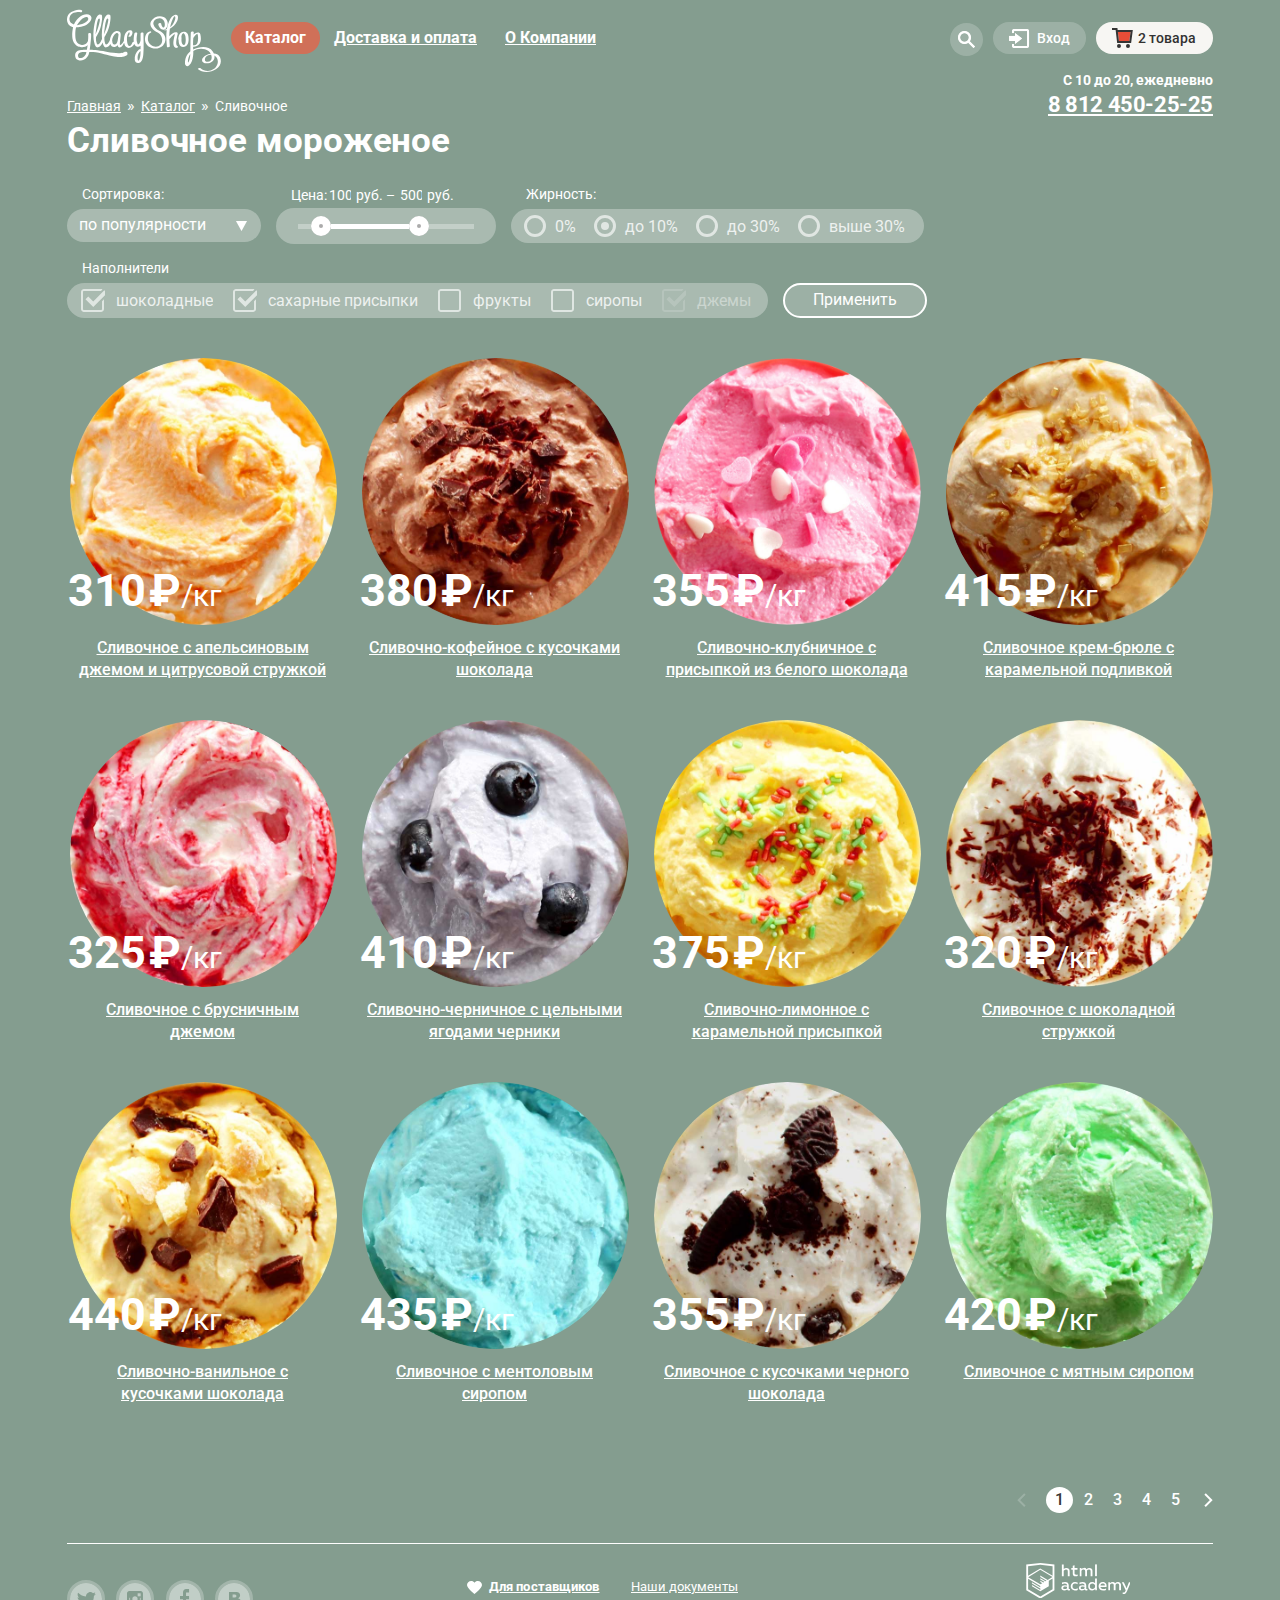
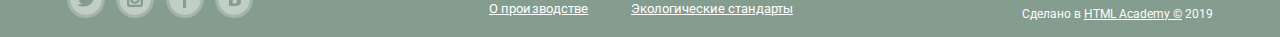
==== commit 08a9329c: "сделаны исправления, по замечаниям проверяющего" ====
--- a/catalog.html
+++ b/catalog.html
@@ -1,5 +1,3 @@
-
-
 <!DOCTYPE html>
 <html lang="ru">
 <head>
@@ -7,7 +5,7 @@
   <title>HTML Academy: Глейси</title>
   <link href="https://fonts.googleapis.com/css?family=Roboto:400,500,700&display=swap&subset=cyrillic" rel="stylesheet">
   <link rel="stylesheet" href="css/normalize.css">
-  <link rel="stylesheet" href="css/style.css">
+  <link rel="stylesheet" href="css/mini-style.css">
 </head>
 <body>
 <header class="main-header content-center">
@@ -426,6 +424,7 @@
     <p>Сделано в <a class="footer-href" href="https://htmlacademy.ru/intensive/htmlcss" target="_blank">HTML Academy ©</a> 2019</p>
   </section>
 </footer>
+<script src="js/mini-script.js"></script>
 </body>
 </html>
 
--- a/css/mini-style.css
+++ b/css/mini-style.css
@@ -0,0 +1 @@
+html{-webkit-box-sizing:border-box;box-sizing:border-box}*,::before,::after{-webkit-box-sizing:inherit;box-sizing:inherit}body{min-width:1200px;margin:0 auto;background-color:#849d8f;font-family:"Roboto","Arial",sans-serif}img{max-width:100%}.visibility-hidden{position:absolute;top:550px;clip:rect(0 0 0 0);width:1px;height:1px;margin:-1px}.weight::after{content:" кг х"}.basket-price::after,.basket-price-summ::after{content:" Руб."}span.kg::before{margin-left:3px;content:"₽";font-size:45px;font-weight:700}.main-footer a,.contacts a,.breadcrumbs a{color:#fff}.main-footer a:hover,.contacts a:hover,.breadcrumbs a:hover{color:#ffbc9e}.main-footer a:focus,.contacts a:focus,.breadcrumbs a:focus{color:#ffbc9e}.main-footer a:active,.main-header a:active,.breadcrumbs a:active{color:#ffbc9e}.list-none ul{list-style-type:none}.main-navigation a{color:#fff;font-size:16px;font-weight:700;line-height:18px}.main-navigation-catalog a{text-decoration:none;color:#323232;font-size:14px;font-weight:400;line-height:16px}.footer-info .a-bold,.main-navigation-catalog .a-bold{font-weight:700}.main-navigation-catalog li:hover{background-color:#fbded7}.main-navigation-catalog li:active{color:#323232;background-color:#f6b5a5}.main-navigation-catalog a:active{color:#323232}.main-navigation-catalog .menu-activ{background-color:#d07058}.menu-activ a{cursor:pointer;color:#fff}.upper-level > a{border-radius:16px;padding:6px 14px 7px}.upper-level:hover > a,.nav-up-anchor:focus{cursor:pointer;text-decoration:none;color:#323232;background-color:#f7f6f3}.upper-level > a:active{cursor:pointer;text-decoration:none;color:#323232;background-color:#f7f6f3;-webkit-box-shadow:inset 0 2px 1px 0 rgba(105,105,105,1);box-shadow:inset 0 2px 1px 0 rgba(105,105,105,1)}.btn-user-navigation,.btn-shopping-basket{color:#fff;font-size:14px;font-weight:500;line-height:16px}.btn-shopping-basket .filled{position:relative;color:#323232}.logon-div a{color:#323232}.contacts{color:#fff;font-size:14px;font-weight:700;line-height:16px}.contacts a{letter-spacing:-.4px;font-size:22px;line-height:24px}section.features{width:1146px;margin-top:-63px;padding-right:0;padding-left:0;border-radius:16px;background-color:#fae4b4;background-image:url(../img/background-features.jpg)}.features h2{color:#323232;font-size:24px;font-weight:500;line-height:30px}.features li{letter-spacing:.1px;word-spacing:0;color:#323232;font-size:16px;font-weight:400;line-height:22px}article.news-blog{width:560px;min-height:220px;margin-bottom:20px;border-radius:16px;background-color:#f8d2c4;background-image:url(../img/background-strawberry.jpg);background-size:cover}.news-blog h2{margin-top:23px;margin-bottom:5px;margin-left:20px;padding-right:230px;color:#323232;font-size:16px;font-weight:500;line-height:22px}.news-blog a{display:block;max-width:310px;padding-left:20px;color:#323232;font-size:24px;font-weight:700;line-height:30px}section.subscription{position:relative;width:560px;min-height:220px;margin-bottom:20px;border-radius:16px;background-color:#fdf4e3;background-image:url(../img/mail-background.png);background-size:cover}div.mail-content{position:relative;top:0;right:0;bottom:0;left:0;width:549px;min-height:211px;margin:5px auto;border-radius:16px;background-color:#f8f7f4}.mail-content p{margin-top:30px;margin-left:21px;padding-right:10px;letter-spacing:.05px}.subscription p{margin-top:0;padding-top:30px;color:#5a5a5a;font-size:16px;font-weight:400;line-height:22px}.subscription input{color:#999;font-size:16px;font-weight:400;line-height:24px}.subscription button{color:#fefefe;border:none;font-size:18px;font-weight:700;line-height:24px}.footer-info a{color:#fff;font-size:13px;font-weight:400;line-height:18px}.footer-copyrigh,.footer-copyrigh a{color:#fefefe;font-size:12px;font-weight:400;line-height:18px}.breadcrumbs a{font-size:14px;font-weight:400;line-height:16px}.breadcrumbs li:last-of-type a{color:#fff}.header-catalog{color:#fff;font-size:35px;font-weight:700;line-height:41px}.price{color:#fff;font-size:45px;font-weight:700;line-height:45px}.price .kg{font-size:30px;font-weight:400}a.product{color:#fff;font-size:16px;font-weight:500;line-height:22px}.assortment img{width:267px;height:267px;border-radius:50%}button.btn-search{width:33px;height:33px;border:none;border-radius:50%;background-color:rgba(255,255,255,0.2);background-image:url(../img/search-icon.png);background-repeat:no-repeat;background-position:50% 50%;background-size:auto auto}.btn-search:hover button{cursor:pointer;border:none;background-color:#f8f7f4;background-image:url(../img/search-icon-hover.png)}.btn-search:hover form,.btn-search:focus + form{top:54px}.btn-search:focus-within form{top:54px}button.btn-user-navigation{width:93px;height:32px;padding-right:16px;text-align:right;border:none;border-radius:16px;background-color:rgba(255,255,255,0.2);background-image:url(../img/login-icon.png);background-repeat:no-repeat;background-position:16px 50%;background-size:auto auto}.btn-user-navigation:hover .btn-user-navigation{cursor:pointer;color:#323232;border:none;background-color:#f8f7f4;background-image:url(../img/login-icon-hover.png)}button.btn-shopping-basket{width:100px;height:33px;padding-right:17px;text-align:right;border:none;border-radius:16px;background-color:rgba(255,255,255,0.2);background-image:url(../img/empty-basket-icon.svg);background-repeat:no-repeat;background-position:16px 50%;background-size:auto auto}button.btn-shopping-basket.filled{width:117px;height:32px;padding-right:17px;text-align:right;border:none;border-radius:16px;background-color:rgba(248,247,244,0.99);background-image:url(../img/filled-basket-icon.svg);background-repeat:no-repeat;background-position:16px 50%;background-size:auto auto}.breadcrumbs ul{margin:15px 0 0;padding:0}.breadcrumbs li{display:inline;margin-left:0}.breadcrumbs li:not(:last-of-type)::after{padding-right:2px;padding-left:6px;content:"»";color:#fff}.content-center{width:1200px;margin:0 auto;padding:0 27px}.main-header{position:relative;z-index:35;display:-webkit-box;display:-ms-flexbox;display:flex;margin-bottom:5px;-webkit-box-pack:start;-ms-flex-pack:start;justify-content:flex-start;-webkit-box-align:start;-ms-flex-align:start;align-items:flex-start}.logo-index{min-width:154px;margin-top:9px;margin-right:10px}.main-navigation ul{position:relative;display:-webkit-box;display:-ms-flexbox;display:flex;padding:0;-ms-flex-wrap:wrap;flex-wrap:wrap}.main-navigation{margin-right:auto}.btn-shopping-basket{margin-right:0;margin-left:5px}.btn-user-navigation{margin-left:5px}.sliders-offers{position:relative;min-height:807px;margin-bottom:69px}.sliders-offers::before{position:absolute;z-index:0;top:-82px;left:0;width:100%;height:100%;content:"";background:-webkit-radial-gradient(50% 31%,circle closest-corner,rgba(255,255,255,0.8) 0,rgba(255,255,255,0.1) 60%,rgba(255,255,255,0.0) 75%);background:-o-radial-gradient(50% 31%,circle closest-corner,rgba(255,255,255,0.8) 0,rgba(255,255,255,0.1) 60%,rgba(255,255,255,0.0) 75%);background:radial-gradient(circle closest-corner at 50% 31%,rgba(255,255,255,0.8) 0,rgba(255,255,255,0.1) 60%,rgba(255,255,255,0.0) 75%)}.features{min-height:201px;margin-bottom:40px}.features h2{padding-top:25px;padding-left:19px}ul.features{display:-webkit-box;display:-ms-flexbox;display:flex;-ms-flex-wrap:wrap;flex-wrap:wrap}.features li:nth-child(odd){margin-right:48px}.features li{position:relative;max-width:483px;margin-right:auto;margin-bottom:24px;margin-left:36px}.features li::before{position:absolute;top:-12px;left:-56px}.features li:nth-child(even)::before{position:absolute;top:-12px;left:-58px}li.production::before{content:url("../img/ice-cream.svg")}li.ingredients::before{content:url("../img/cow.svg")}li.manufacturing::before{content:url("../img/leaf.svg")}li.delivery::before{content:url("../img/thermometer.svg")}.news-subscription{display:-webkit-box;display:-ms-flexbox;display:flex;margin-bottom:40px;-ms-flex-wrap:wrap;flex-wrap:wrap;-ms-flex-line-pack:center;align-content:center;-webkit-box-pack:justify;-ms-flex-pack:justify;justify-content:space-between}.map-space{position:relative;width:100%;height:430px;margin-top:-20px}.adress-wrap{position:relative;top:0;width:1200px;height:0;margin:0 auto}.main-footer{display:-webkit-box;display:-ms-flexbox;display:flex;margin-top:15px;-webkit-box-pack:justify;-ms-flex-pack:justify;justify-content:space-between}ul.footer-info{position:relative;display:-webkit-box;display:-ms-flexbox;display:flex;max-width:315px;padding-left:0;-ms-flex-wrap:wrap;flex-wrap:wrap}.footer-info li:nth-child(odd){width:151px;padding-bottom:3px;padding-left:9px;letter-spacing:.1px}.footer-info li:first-child::before{position:absolute;top:3px;left:-13px;content:url("../img/heart-icon.svg")}ul.social-buttons{display:-webkit-box;display:-ms-flexbox;display:flex;width:186px;padding-top:3px;padding-left:0;-webkit-box-pack:justify;-ms-flex-pack:justify;justify-content:space-between;-ms-flex-wrap:wrap;flex-wrap:wrap}.breadcrumbs-contacts{position:relative;z-index:1;display:-webkit-box;display:-ms-flexbox;display:flex;width:auto;margin-bottom:0;padding-bottom:0;-webkit-box-pack:start;-ms-flex-pack:start;justify-content:flex-start}.breadcrumbs{margin-left:0}.contacts{min-width:170px;margin-right:0;margin-left:auto;padding-bottom:0;text-align:right}.contacts p{margin:-10px 0;padding-top:0;padding-bottom:15px}.contacts a{margin:0;padding:0}.assortment ul{display:-webkit-box;display:-ms-flexbox;display:flex;margin:0;padding:0;-ms-flex-wrap:wrap;flex-wrap:wrap}li.product{position:relative;width:292px;margin-top:-48px;border-radius:5px}.filters{min-height:135px;margin-bottom:83px;color:#fff}h1.header-catalog{margin:3px 0 0;padding:0;letter-spacing:-.1px}ul.main-navigation-catalog{position:absolute;top:-444px;left:-7px;display:block;margin:0;padding:0;border-radius:4px;background-color:#f8f7f4;-webkit-box-shadow:0 20px 20px 0 rgba(0,0,0,0.4);box-shadow:0 20px 20px 0 rgba(0,0,0,0.4)}.main-navigation-catalog li{padding:8px 22px 5px 20px}.main-navigation-catalog li:first-of-type{padding-top:8px;padding-bottom:11px;border-bottom:1px solid gray}.main-navigation-catalog li:last-of-type{margin-bottom:7px}.upper-level:hover ul.main-navigation-catalog,.nav-up-anchor:focus + .main-navigation-catalog{top:44px;display:block}.main-navigation-catalog:focus-within{top:44px}div.btn-search,div.btn-user-navigation{position:relative}.btn-search form{position:absolute;top:-540px;right:0;display:block;min-width:341px;min-height:84px;text-align:center;border-radius:6px;background-color:#f8f7f4;-webkit-box-shadow:0 20px 20px 0 rgba(0,0,0,0.4);box-shadow:0 20px 20px 0 rgba(0,0,0,0.4)}.btn-search input{display:inline-block;min-width:310px;height:42px;margin-top:21px;padding-left:13px;vertical-align:top;color:#999;border:1px solid transparent;border-radius:3px;-webkit-box-shadow:inset 0 0 0 1px rgba(178,178,178,0.52);box-shadow:inset 0 0 0 1px rgba(178,178,178,0.52);font-size:14px;font-weight:400;line-height:24px}.btn-user-navigation form{position:absolute;top:-540px;right:0;display:block;min-width:277px;min-height:214px;text-align:center;border-radius:6px;background-color:#f8f7f4;-webkit-box-shadow:0 20px 20px 0 rgba(0,0,0,0.4);box-shadow:0 20px 20px 0 rgba(0,0,0,0.4)}.btn-user-navigation:hover form,.btn-user-navigation:focus + form{top:50px}.btn-user-navigation:focus-within form{top:50px}.btn-user-navigation input{display:inline-block;min-width:240px;margin-top:21px;margin-bottom:1px;margin-left:20px;padding:8px 13px;vertical-align:top;color:#999;border:1px solid transparent;border-radius:3px;-webkit-box-shadow:inset 0 0 0 1px rgba(178,178,178,0.52);box-shadow:inset 0 0 0 1px rgba(178,178,178,0.52);font-size:14px;font-weight:400;line-height:24px}.btn-user-navigation #submit-logon{float:left;margin:20px 20px 0;padding:10px 25px;color:#fefefe;border:none;border-radius:25px/30px;background-color:#ec593c;font-size:18px;font-weight:700;line-height:24px}.rem{float:left;margin-top:22px;text-align:left}.rem a{display:block;padding:0 0 5px;font-size:13px;font-weight:400;line-height:16px}.feedback{position:fixed;z-index:235;top:50%;left:50%;display:none;min-width:477px;max-width:477px;min-height:442px;margin-top:-239px;margin-left:-237px;-webkit-animation:show-block .5s 1;animation:show-block .5s 1;text-align:left;border-radius:8px;background-color:#f8f7f4;-webkit-animation-fill-mode:forwards;animation-fill-mode:forwards}@-webkit-keyframes show-block{100%{opacity:ease-in ease-in 0 1}}@keyframes show-block{100%{opacity:ease-in ease-in 0 1}}.feedback p{margin-top:15px;margin-bottom:20px;margin-left:23px;font-size:24px;font-weight:500;line-height:28px}.feedback input{display:inline-block;min-width:267px;height:44px;margin-bottom:20px;margin-left:24px;padding-left:13px;vertical-align:top;color:#999;border:1px solid transparent;border-radius:3px;-webkit-box-shadow:inset 0 0 0 1px rgba(178,178,178,0.52);box-shadow:inset 0 0 0 1px rgba(178,178,178,0.52);font-size:16px;font-weight:400;line-height:24px}.feedback textarea{min-width:267px;max-width:428px;margin-bottom:94px;margin-left:24px;padding:10px 13px 16px;border:1px solid transparent;border-radius:3px;-webkit-box-shadow:inset 0 0 0 1px rgba(178,178,178,0.52);box-shadow:inset 0 0 0 1px rgba(178,178,178,0.52)}.feedback button{position:relative;float:right;margin:25px 23px 25px 20px;padding:10px 25px;color:#fefefe;border:none;border-radius:25px/30px;background-color:#ec593c;font-size:18px;font-weight:700;line-height:24px}.feedback .submit-feedback{position:absolute;right:0;bottom:0}.mail-content input{display:inline-block;min-width:368px;height:44px;margin-top:20px;margin-bottom:20px;margin-left:21px;padding-left:13px;vertical-align:top;color:#999;border:1px solid transparent;border-radius:3px;-webkit-box-shadow:inset 0 0 0 1px rgba(178,178,178,0.52);box-shadow:inset 0 0 0 1px rgba(178,178,178,0.52);font-size:16px;font-weight:400;line-height:24px}.mail-content button{margin:20px 0 0 7px;padding:10px 20px;color:#fefefe;border:none;border-radius:25px/30px;background-color:#ec593c;font-size:18px;font-weight:700;line-height:24px}.social-buttons li{opacity:.5;border:rgba(255,255,255,0.5) solid 3px;border-radius:50%}.social-buttons li:hover{opacity:1}.social-buttons li:focus-within{opacity:1}.social-buttons li:active{opacity:.5}.btn-twitter a{display:block;width:32px;height:32px;background-image:url(../img/twitter-icon.svg)}.btn-instagram a{display:block;width:32px;height:32px;background-image:url(../img/instagram.svg)}.btn-facebook a{display:block;width:32px;height:32px;background-image:url(../img/facebook-icon.svg)}.btn-vk a{display:block;width:32px;height:32px;background-image:url(../img/vk-icon.svg)}.footer-copyrigh img{padding:2px 0}.footer-copyrigh p{margin-top:0}.price-description{position:relative;z-index:215;margin-top:-106px;margin-left:-2px;padding-bottom:75px}p.price{width:155px;margin-bottom:19px;margin-left:9px}.price-description a{display:block;padding:0 17px;text-align:center}div.product{min-height:405px;margin-top:5px;padding-left:5px;text-align:center}section.assortment{width:1200px;margin-left:-12px}div.assortment{width:1200px;margin-left:-12px}.paginator{display:inline-block;width:100%;min-height:54px;margin-bottom:2px;padding-bottom:14px;vertical-align:top;border-bottom:1px solid #fff}.activ-page > a{border-radius:16px;background-color:#d07058;padding:6px 14px 7px}.checkout-section{position:absolute;top:59px;right:27px;display:none;width:540px;margin:0;padding:0;border-radius:4px;background-color:#f8f7f4;-webkit-box-shadow:0 20px 20px 0 rgba(0,0,0,0.4);box-shadow:0 20px 20px 0 rgba(0,0,0,0.4)}.checkout-section a{text-decoration:none;color:#323232}.btn-shopping-basket:hover .checkout-section{display:block}.main-navigation-catalog li{padding:8px 22px 5px 20px}a.checkout-btn{float:right;margin:-2px 15px 21px 20px;padding:10px 15px;color:#fefefe;border:none;border-radius:25px/30px;font-size:18px;font-weight:700;line-height:24px}button.cancel-btn{padding-left:0;border:none;background-color:transparent}.checkout-section table{margin-top:17px;margin-left:15px;border-collapse:collapse;color:#323232;font-size:13px;font-weight:400;line-height:16px}.checkout-section td{padding-bottom:20px}.last-row td{padding-bottom:18px;border-bottom:1px solid #000}td.cancel-btn{width:25px}td.midget-img{width:45px}td.article-icecream{width:225px}td.weight{width:70px;padding-left:25px}td.basket-price{width:70px;color:#999}td.basket-price-summ{width:76px;padding-left:9px}p.total-price{padding-right:13px;text-align:right;color:#323232;font-size:15px;font-weight:700;line-height:18px}.submit-logon,.submit-feedback,.submit-subscription-field,.checkout-btn,.feedback-btn{background:-webkit-gradient(linear,left top,right top,from(#e74a35),to(#f26843));background:-webkit-linear-gradient(left,#e74a35 0,#f26843 100%);background:-o-linear-gradient(left,#e74a35 0,#f26843 100%);background:linear-gradient(90deg,#e74a35 0,#f26843 100%);-webkit-box-shadow:0 2px 2px 0 rgba(172,16,0,0.64);box-shadow:0 2px 2px 0 rgba(172,16,0,0.64);text-shadow:0 2px 5px rgba(160,32,11,0.76)}.submit-logon:hover,.submit-feedback:hover,.submit-subscription-field:hover,.checkout-btn:hover,.feedback-btn:hover{background:-webkit-gradient(linear,left top,right top,from(rgba(255,255,255,0.2)),to(rgba(255,255,255,0.2))),-webkit-gradient(linear,left top,right top,from(#e74a35),to(#f26843));background:-webkit-linear-gradient(left,rgba(255,255,255,0.2) 0,rgba(255,255,255,0.2) 100%),-webkit-linear-gradient(left,#e74a35 0,#f26843 100%);background:-o-linear-gradient(left,rgba(255,255,255,0.2) 0,rgba(255,255,255,0.2) 100%),-o-linear-gradient(left,#e74a35 0,#f26843 100%);background:linear-gradient(90deg,rgba(255,255,255,0.2) 0,rgba(255,255,255,0.2) 100%),linear-gradient(90deg,#e74a35 0,#f26843 100%);-webkit-box-shadow:0 2px 2px 0 rgba(172,16,0,1);box-shadow:0 2px 2px 0 rgba(172,16,0,1);text-shadow:0 2px 5px rgba(160,32,11,0.76)}.submit-logon:active,.submit-feedback:active,.submit-subscription-field:active,.checkout-btn:active,.feedback-btn:active{background:-webkit-gradient(linear,left top,right top,from(rgba(0,0,0,0.07)),to(rgba(0,0,0,0.07))),-webkit-gradient(linear,left top,right top,from(#f26843),to(#e74a35));background:-webkit-linear-gradient(left,rgba(0,0,0,0.07) 0,rgba(0,0,0,0.07) 100%),-webkit-linear-gradient(left,#f26843 0,#e74a35 100%);background:-o-linear-gradient(left,rgba(0,0,0,0.07) 0,rgba(0,0,0,0.07) 100%),-o-linear-gradient(left,#f26843 0,#e74a35 100%);background:linear-gradient(90deg,rgba(0,0,0,0.07) 0,rgba(0,0,0,0.07) 100%),linear-gradient(90deg,#f26843 0,#e74a35 100%);-webkit-box-shadow:inset 0 2px 2px 0 rgba(148,39,24,1);box-shadow:inset 0 2px 2px 0 rgba(148,39,24,1);text-shadow:0 2px 5px rgba(160,32,11,0.76)}.pagination{display:-webkit-box;display:-ms-flexbox;display:flex;float:right;margin-top:0;-ms-flex-wrap:wrap;flex-wrap:wrap;-ms-flex-line-pack:start;align-content:flex-start}.pagination a{display:block;width:27px;height:26px;margin-left:2px;padding-top:4px;text-align:center;text-decoration:none;color:#fff;border-radius:50%;font-size:16px;font-weight:500;line-height:18px;color:#fff;background-color:transparent}.pagination a:hover:not(.active):not(.next-page):not(.previos-page):not(:active){background-color:rgba(255,255,255,0.2)}.pagination .active,.pagination a:active:not(.next-page):not(.previos-page){color:#353535;background-color:#fff}a.next-page{width:22px;background-image:url(../img/arrow-page-next.png);background-repeat:no-repeat;background-position:right}.previos-page{background-image:url(../img/arrow-page-previos.png);background-repeat:no-repeat;background-position:left}div.address{position:absolute;right:27px;bottom:67px;width:302px;min-height:305px;padding-top:15px;padding-left:25px;text-align:left;border-radius:15px;background-color:rgba(255,255,255,0.98)}.address p{margin-bottom:1px;padding-right:100px;font-size:14px;font-weight:400;line-height:20px}.address p:first-child{padding-right:125px}.address address{margin-bottom:18px;padding-right:25px;color:#323232;font-size:18px;font-weight:700;font-style:normal;line-height:24px}.address a:first-of-type{display:block;margin-top:5px;text-decoration:none;letter-spacing:.5px;color:#323232;font-size:18px;font-weight:500;line-height:22px}.address p:last-of-type{margin-top:3px;margin-bottom:33px}.address .btn-feedback{margin-bottom:31px;padding:10px 29px;text-decoration:none;letter-spacing:0;color:#fefefe;border:none;border-radius:25px/30px;font-size:18px;font-weight:700;line-height:24px}.slider-imgs{position:relative;width:100%}.slider-block-1 .slider-img-1{position:absolute;z-index:1;top:-34px;left:150px;width:50%;height:584px;background:url(../img/slider-1-1.png) center no-repeat}.slider-block-1 .slider-img-2{position:absolute;z-index:0;top:9px;right:129px;width:50%;height:519px;background:url(../img/slider-1-2.png) center no-repeat}.slider-block-2 .slider-img-1{position:absolute;z-index:1;top:-34px;left:150px;width:50%;height:584px;background:url(../img/slider-2-1.png) center no-repeat}.slider-block-2 .slider-img-2{position:absolute;z-index:0;top:9px;right:129px;width:50%;height:519px;background:url(../img/slider-2-2.png) center no-repeat}.slider-block-3 .slider-img-1{position:absolute;z-index:1;top:-34px;left:150px;width:50%;height:584px;background:url(../img/slider-3-1.png) center no-repeat}.slider-block-3 .slider-img-2{position:absolute;z-index:0;top:9px;right:129px;width:50%;height:519px;background:url(../img/slider-3-2.png) center no-repeat}.slider-order{position:relative;z-index:5;left:50%;width:700px;margin-left:-350px;padding-top:274px;text-align:center}.slide-title{margin:0 auto;margin-bottom:30px;color:#fff;font-size:60px;font-weight:800;line-height:60px}.button{display:inline-block;padding:12px 44px;cursor:pointer;text-align:center;vertical-align:top;text-decoration:none;color:#fff;border:none;border-radius:50px;background:#f26843;background:-webkit-gradient(linear,left top,left bottom,from(#f26843),to(#e74a35));background:-webkit-linear-gradient(top,#f26843 0,#e74a35 100%);background:-o-linear-gradient(top,#f26843 0,#e74a35 100%);background:linear-gradient(to bottom,#f26843 0,#e74a35 100%);-webkit-box-shadow:0 2px 2px rgba(172,16,0,0.64);box-shadow:0 2px 2px rgba(172,16,0,0.64);text-shadow:0 2px 5px rgba(160,32,11,0.76);font-size:31px;font-weight:600;line-height:41px}.button:hover{background:-webkit-gradient(linear,left top,left bottom,from(#f58669),to(#ec6f5e));background:-webkit-linear-gradient(top,#f58669 0,#ec6f5e 100%);background:-o-linear-gradient(top,#f58669 0,#ec6f5e 100%);background:linear-gradient(to bottom,#f58669 0,#ec6f5e 100%);-webkit-box-shadow:0 2px 2px rgba(172,16,0,1);box-shadow:0 2px 2px rgba(172,16,0,1)}.button:active{background:-webkit-gradient(linear,left top,left bottom,from(#d84732),to(#e1613e));background:-webkit-linear-gradient(top,#d84732 0,#e1613e 100%);background:-o-linear-gradient(top,#d84732 0,#e1613e 100%);background:linear-gradient(to bottom,#d84732 0,#e1613e 100%);-webkit-box-shadow:inset 0 2px 2px rgba(172,16,0,1);box-shadow:inset 0 2px 2px rgba(172,16,0,1)}.slider-controls label{display:inline-block;width:21px;height:21px;margin-right:8px;cursor:pointer;vertical-align:top;opacity:.8;border:2px solid #fff;border-radius:50%;background-color:transparent}.slider-controls label:hover{opacity:1}.slider-radio:focus ~ .slider-controls label{opacity:1;outline:1px dotted rgba(255,255,255,0.8);outline-offset:1px}.slider-controls{position:relative;z-index:20;margin-top:-43px;margin-bottom:23px;font-size:0}.site-wrapper{width:100%;height:100%}#product-1:checked ~ .site-wrapper-background{-webkit-transition:background-image 1.3s ease,background-color 1.3s ease;-o-transition:background-image 1.3s ease,background-color 1.3s ease;transition:background-image 1.3s ease,background-color 1.3s ease;background-color:#849d8f}#product-2:checked ~ .site-wrapper-background{-webkit-transition:background-image 1.3s ease,background-color 1.3s ease;-o-transition:background-image 1.3s ease,background-color 1.3s ease;transition:background-image 1.3s ease,background-color 1.3s ease;background-color:#8996a6}#product-3:checked ~ .site-wrapper-background{-webkit-transition:background-image 1.3s ease,background-color 1.3s ease;-o-transition:background-image 1.3s ease,background-color 1.3s ease;transition:background-image 1.3s ease,background-color 1.3s ease;background-color:#9d8b84}#product-1:checked ~ .slider-controls label[for="product-1"],#product-2:checked ~ .slider-controls label[for="product-2"],#product-3:checked ~ .slider-controls label[for="product-3"]{background-color:#fff}.slider-block-1,.slider-block-2,.slider-block-3{display:none}#product-1:checked ~ #slide1,#product-2:checked ~ #slide2,#product-3:checked ~ #slide3{display:block}.promo-block{position:relative;z-index:3;display:-webkit-box;display:-ms-flexbox;display:flex;min-height:229px;padding-top:41px;color:#fff;-webkit-box-pack:justify;-ms-flex-pack:justify;justify-content:space-between}.promo-1{float:left;width:560px;min-height:229px;margin-left:0;border-radius:16px;background:url(../img/promo-1-fon.jpg) center no-repeat;background-color:#770511;background-size:cover}.promo-2{float:right;width:560px;min-height:229px;margin-right:0;border-radius:16px;background:url(../img/promo-2-fon.jpg) center no-repeat;background-color:#512517;background-size:cover}.promo-block h3{margin:15px 0 16px 18px;font-size:35px;font-weight:700;line-height:41px}.promo-block p{margin:0;padding-right:25px;padding-left:18px;font-size:18px;font-weight:700;line-height:22px}.promo-block .button{float:right;margin-top:43px;margin-right:23px;margin-bottom:23px;padding:11px 22px;font-size:18px;font-weight:700;line-height:24px}li.hit::before{position:absolute;z-index:217;top:6px;left:14px;content:url("../img/index-catlog-hit.png")}.filter-up-row{display:-webkit-box;display:-ms-flexbox;display:flex;margin-bottom:16px;padding-top:25px}.filters fieldset{margin:0 15px 0 0;padding:0;border:none}.filters legend{margin-bottom:7px;margin-left:15px;color:#fff;font-size:14px;font-weight:400;line-height:16px}.filter-background{padding:7px 12px;border-radius:25px;background-color:rgba(255,255,255,.3)}.fat-content .filter-background{padding:0 12px}.filter-sorting{min-width:170px;padding:0 17px 0 0;color:inherit;border:none;background-color:transparent;-webkit-appearance:none;-moz-appearance:none;appearance:none}.filter-sorting:hover{cursor:pointer;color:#323232}.filter-sorting option{color:#323232}.filter-sorting::-ms-expand{display:none}.sorting{position:relative}.sorting span{position:absolute;top:12px;right:14px;width:11px;height:10px;pointer-events:none;background-image:url(../img/filter-icon-white.png)}.filter-sorting:hover + span{background-image:url(../img/filter-icon-black.png)}.price-controls label::after{content:" руб."}.price-controls input{width:26px;color:inherit;border:none;background-color:transparent;font-size:inherit;font-weight:inherit;line-height:inherit}.ranges .filter-background{width:220px}legend.price-controls{margin-bottom:4px}.range-control{display:-webkit-box;display:-ms-flexbox;display:flex;width:auto;height:22px;padding:1px 10px;-webkit-box-align:center;-ms-flex-align:center;align-items:center;-webkit-box-pack:justify;-ms-flex-pack:justify;justify-content:space-between}.scale-start{display:inline-block;width:13px;height:5px;vertical-align:top;background:rgba(255,255,255,.3)}.scale-end{display:inline-block;width:45px;height:5px;vertical-align:top;background:rgba(255,255,255,.3)}.range-price{display:inline-block;width:auto;height:5px;vertical-align:top;background:rgba(255,255,255,1);-webkit-box-flex:1;-ms-flex-positive:1;flex-grow:1}.range-toggle-min{width:20px;height:20px;cursor:pointer;border-radius:50%;background-color:#ababab;-webkit-box-shadow:inset 0 0 0 8px #fff;box-shadow:inset 0 0 0 8px #fff}.range-toggle-min:hover{width:22px;height:22px}.range-toggle-max{width:20px;height:20px;cursor:pointer;border-radius:50%;background-color:#ababab;-webkit-box-shadow:inset 0 0 0 8px #fff;box-shadow:inset 0 0 0 8px #fff}.range-toggle-max:hover{width:22px;height:22px}.fat-content ul{display:-webkit-box;display:-ms-flexbox;display:flex;min-width:389px;min-height:20px;margin:0;padding-top:2px;padding-left:37px;list-style-type:none;-ms-flex-wrap:wrap;flex-wrap:wrap;-webkit-box-align:center;-ms-flex-align:center;align-items:center}.fat-content li{position:relative;margin-right:54px;margin-left:-5px;padding:7px 0;font-size:16px;font-weight:400;line-height:18px}.fat-content li:last-of-type{margin-right:4px}.fat-content label::before{position:absolute;top:4px;left:-31px;width:22px;height:22px;content:"";opacity:.8;border:3px solid #fff;border-radius:50%}.fat-content label{opacity:.8}.radio-fat:checked ~ label::after{position:absolute;top:11px;left:-24px;width:8px;height:8px;content:"";opacity:.8;border-radius:50%;background-color:#fff}.filter-down-row{display:-webkit-box;display:-ms-flexbox;display:flex;min-width:860px;-webkit-box-align:center;-ms-flex-align:center;align-items:center}.filters-submit{padding:6px 28px;cursor:pointer;color:#fff;border:2px solid #fff;border-radius:25px;background-color:rgba(255,255,255,.2);-ms-flex-item-align:end;align-self:flex-end}.filters-submit:hover{color:#323232;background-color:#fff}.filters-submit:active{color:#323232;border-color:#eaeaea;background-color:#eaeaea;-webkit-box-shadow:0 -2px 1px 0 rgba(105,105,105,1);box-shadow:0 -2px 1px 0 rgba(105,105,105,1)}.fillers ul{display:-webkit-box;display:-ms-flexbox;display:flex;min-width:389px;min-height:20px;margin:0;padding-top:2px;padding-left:37px;list-style-type:none;-ms-flex-wrap:wrap;flex-wrap:wrap;-webkit-box-align:center;-ms-flex-align:center;align-items:center}.fillers li{position:relative;padding-top:7px;padding-right:55px;padding-bottom:7px}.fillers .filter-background{padding:0 12px}.fillers li:last-of-type{margin-right:0;padding-right:5px}.checkbox-filter + label{opacity:.8;font-size:16px;font-weight:400;line-height:18px}.checkbox-filter ~ label::before{position:absolute;z-index:5;top:4px;left:-35px;width:24px;height:24px;content:"";opacity:.8;background-image:url(../img/filter-checkbox-off.svg);background-repeat:no-repeat;background-position:0 0}.checkbox-filter ~ label{opacity:.8}.checkbox-filter:checked + label::before{background-image:url(../img/filter-checkbox-on.svg)}.checklist:hover label::before,.checklist:hover label::after,.checklist:hover label{opacity:1}.checkbox-filter:disabled ~ label::before,.checkbox-filter:disabled ~ label::after,.checkbox-filter:disabled ~ label{cursor:default;opacity:.4}.radio-fat:hover ~ label::before,.radio-fat:hover ~ label::after,.radio-fat:hover ~ label{opacity:1}.filter-option label{cursor:pointer}.btn-search input:hover{outline:0;outline-offset:0;-webkit-box-shadow:inset 0 0 0 2px rgba(154,154,154,0.52);box-shadow:inset 0 0 0 2px rgba(154,154,154,0.52)}.btn-search input:focus{outline:0;outline-offset:0;-webkit-box-shadow:inset 0 0 0 2px rgba(46,136,228,0.52);box-shadow:inset 0 0 0 2px rgba(46,136,228,0.52)}.btn-search input{color:#323232;outline:0;outline-offset:0;font-weight:700}.btn-search input::-webkit-input-placeholder{color:#999;font-weight:400}.btn-search input:-ms-input-placeholder{color:#999;font-weight:400}.btn-search input::-ms-input-placeholder{color:#999;font-weight:400}.btn-search input::placeholder{color:#999;font-weight:400}.btn-user-navigation input:hover{outline:0;outline-offset:0;-webkit-box-shadow:inset 0 0 0 2px rgba(154,154,154,0.52);box-shadow:inset 0 0 0 2px rgba(154,154,154,0.52)}.btn-user-navigation input:focus{outline:0;outline-offset:0;-webkit-box-shadow:inset 0 0 0 2px rgba(46,136,228,0.52);box-shadow:inset 0 0 0 2px rgba(46,136,228,0.52)}.btn-user-navigation input{color:#323232;outline:0;outline-offset:0;font-weight:700}.btn-user-navigation input::-webkit-input-placeholder{color:#999;font-weight:400}.btn-user-navigation input:-ms-input-placeholder{color:#999;font-weight:400}.btn-user-navigation input::-ms-input-placeholder{color:#999;font-weight:400}.btn-user-navigation input::placeholder{color:#999;font-weight:400}.mail-content input:hover{outline:0;outline-offset:0;-webkit-box-shadow:inset 0 0 0 2px rgba(154,154,154,0.52);box-shadow:inset 0 0 0 2px rgba(154,154,154,0.52)}.mail-content input:focus{outline:0;outline-offset:0;-webkit-box-shadow:inset 0 0 0 2px rgba(46,136,228,0.52);box-shadow:inset 0 0 0 2px rgba(46,136,228,0.52)}.mail-content input{color:#323232;outline:0;outline-offset:0;font-weight:700}.mail-content input::-webkit-input-placeholder{color:#999;font-weight:400}.mail-content input:-ms-input-placeholder{color:#999;font-weight:400}.mail-content input::-ms-input-placeholder{color:#999;font-weight:400}.mail-content input::placeholder{color:#999;font-weight:400}.feedback input:hover{outline:0;outline-offset:0;-webkit-box-shadow:inset 0 0 0 2px rgba(154,154,154,0.52);box-shadow:inset 0 0 0 2px rgba(154,154,154,0.52)}.feedback input:focus{outline:0;outline-offset:0;-webkit-box-shadow:inset 0 0 0 2px rgba(46,136,228,0.52);box-shadow:inset 0 0 0 2px rgba(46,136,228,0.52)}.feedback input{color:#323232;outline:0;outline-offset:0;font-weight:700}.feedback input::-webkit-input-placeholder{color:#999;font-weight:400}.feedback input:-ms-input-placeholder{color:#999;font-weight:400}.feedback input::-ms-input-placeholder{color:#999;font-weight:400}.feedback input::placeholder{color:#999;font-weight:400}.feedback textarea:hover{outline:0;outline-offset:0;-webkit-box-shadow:inset 0 0 0 2px rgba(154,154,154,0.52);box-shadow:inset 0 0 0 2px rgba(154,154,154,0.52)}.feedback textarea:focus{outline:0;outline-offset:0;-webkit-box-shadow:inset 0 0 0 2px rgba(46,136,228,0.52);box-shadow:inset 0 0 0 2px rgba(46,136,228,0.52)}.feedback textarea{color:#323232;outline:0;outline-offset:0;font-weight:700}.feedback textarea::-webkit-input-placeholder{color:#999;font-weight:400}.feedback textarea:-ms-input-placeholder{color:#999;font-weight:400}.feedback textarea::-ms-input-placeholder{color:#999;font-weight:400}.feedback textarea::placeholder{color:#999;font-weight:400}.full-screen-field{position:fixed;z-index:234;top:0;left:0;display:none;width:100vw;height:100vh;background-color:rgba(0,0,0,0.3)}.modal-show{display:block}button.feedback-close{position:absolute;top:9px;right:11px;margin:0;padding:5px;cursor:pointer;background-color:transparent}.slider-block-1 .slider-img-0{position:absolute;z-index:1;top:-34px;left:250px;display:inline-block;vertical-align:top}.slider-block-2 .slider-img-0{position:absolute;z-index:1;top:-34px;left:250px;display:inline-block;vertical-align:top}.slider-block-3 .slider-img-0{position:absolute;z-index:1;top:-34px;left:250px;display:inline-block;vertical-align:top}li.product:hover{z-index:5;background-color:rgba(248,247,244,0.2)}li.product:focus-within{z-index:5;background-color:rgba(248,247,244,0.2)}.button.quick-view{position:absolute;z-index:5;bottom:27px;left:45px;display:none;padding:10px 20px;font-size:18px;font-weight:400;line-height:24px}li.product:hover .quick-view{display:inline-block;vertical-align:top}li.product:focus-within .quick-view{display:inline-block;vertical-align:top}.product img{position:relative}li.product:hover img{z-index:211}.no-close-window{position:absolute;top:0;width:150px;height:50px}.upper-level{padding:13px 0}.btn-search{margin-top:5px;padding:13px 0}div.btn-user-navigation{margin-top:9px;padding:13px 0}div.btn-shopping-basket{margin-top:9px;padding:13px 0}.map-space iframe{width:100%}.checkbox-filter:focus + label::before,.checkbox-filter:focus + label{opacity:1}.radio-fat:focus ~ label::before,.radio-fat:focus ~ label::after,.radio-fat:focus ~ label{opacity:1}.hide-filter-input{position:absolute;clip:rect(0 0 0 0);width:1px;height:1px;margin:-1px}.site-wrapper-background{position:fixed;z-index:-1;top:0;left:0;width:100vw;height:100vh}
